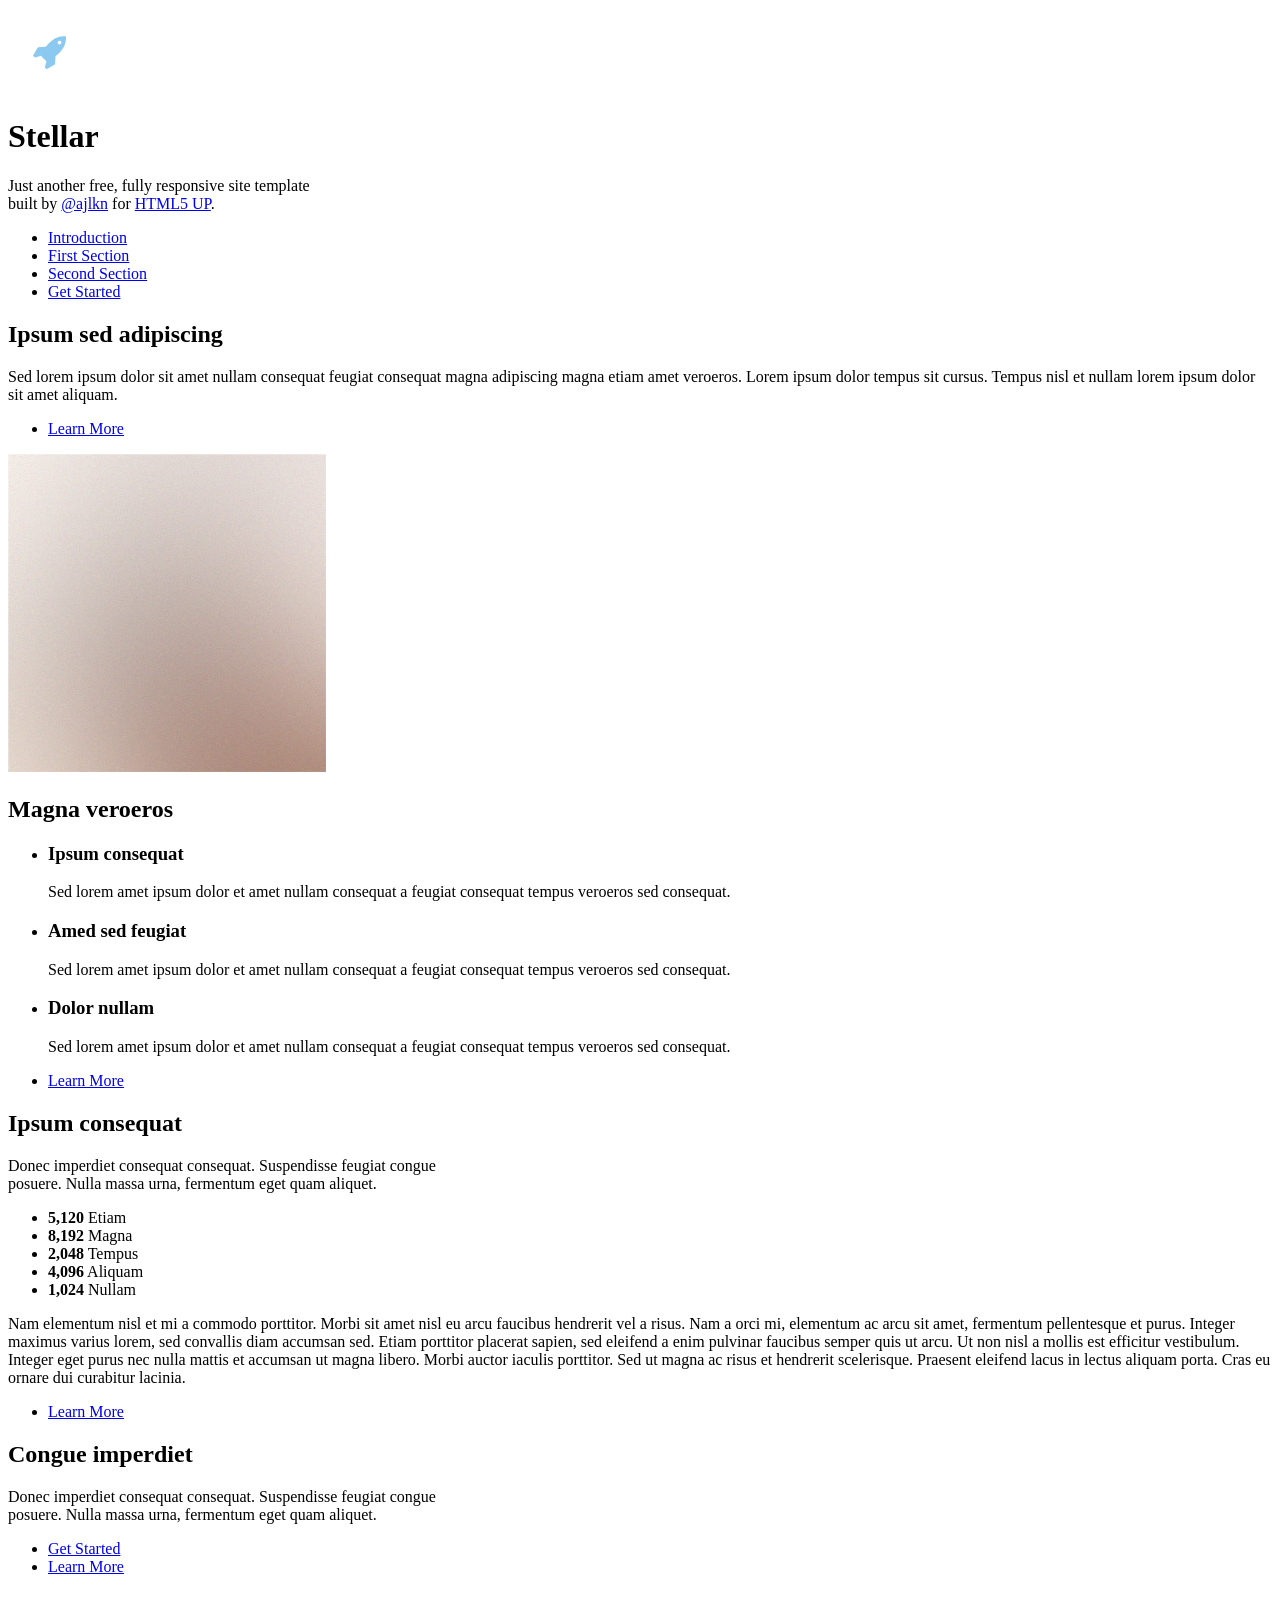
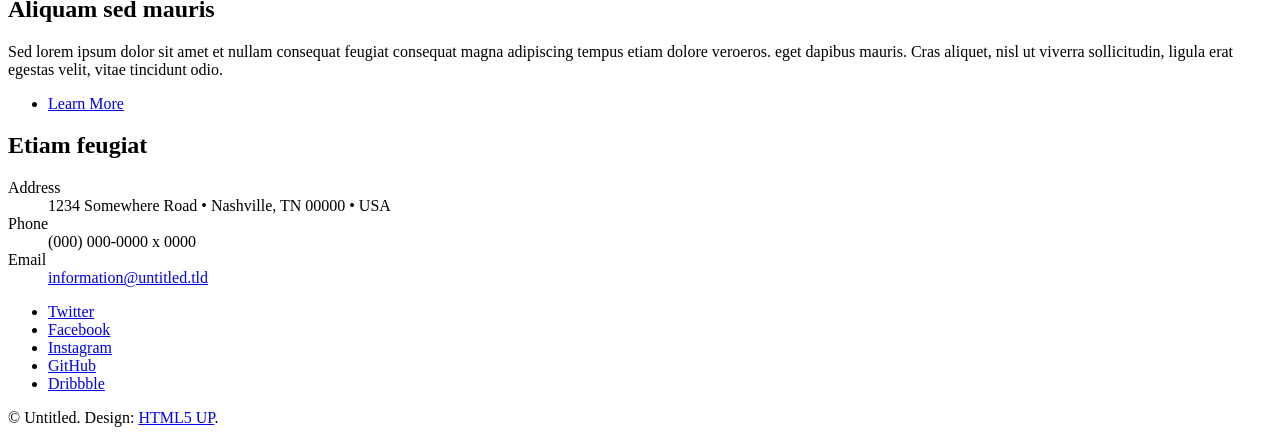
==== index.html @ d5d396bf "Add files via upload template from html 5up" ====
<!DOCTYPE HTML>
<!--
	Stellar by HTML5 UP
	html5up.net | @ajlkn
	Free for personal and commercial use under the CCA 3.0 license (html5up.net/license)
-->
<html>
	<head>
		<title>Stellar by HTML5 UP</title>
		<meta charset="utf-8" />
		<meta name="viewport" content="width=device-width, initial-scale=1, user-scalable=no" />
		<link rel="stylesheet" href="assets/css/main.css" />
		<noscript><link rel="stylesheet" href="assets/css/noscript.css" /></noscript>
	</head>
	<body class="is-preload">

		<!-- Wrapper -->
			<div id="wrapper">

				<!-- Header -->
					<header id="header" class="alt">
						<span class="logo"><img src="images/logo.svg" alt="" /></span>
						<h1>Stellar</h1>
						<p>Just another free, fully responsive site template<br />
						built by <a href="https://twitter.com/ajlkn">@ajlkn</a> for <a href="https://html5up.net">HTML5 UP</a>.</p>
					</header>

				<!-- Nav -->
					<nav id="nav">
						<ul>
							<li><a href="#intro" class="active">Introduction</a></li>
							<li><a href="#first">First Section</a></li>
							<li><a href="#second">Second Section</a></li>
							<li><a href="#cta">Get Started</a></li>
						</ul>
					</nav>

				<!-- Main -->
					<div id="main">

						<!-- Introduction -->
							<section id="intro" class="main">
								<div class="spotlight">
									<div class="content">
										<header class="major">
											<h2>Ipsum sed adipiscing</h2>
										</header>
										<p>Sed lorem ipsum dolor sit amet nullam consequat feugiat consequat magna
										adipiscing magna etiam amet veroeros. Lorem ipsum dolor tempus sit cursus.
										Tempus nisl et nullam lorem ipsum dolor sit amet aliquam.</p>
										<ul class="actions">
											<li><a href="generic.html" class="button">Learn More</a></li>
										</ul>
									</div>
									<span class="image"><img src="images/pic01.jpg" alt="" /></span>
								</div>
							</section>

						<!-- First Section -->
							<section id="first" class="main special">
								<header class="major">
									<h2>Magna veroeros</h2>
								</header>
								<ul class="features">
									<li>
										<span class="icon solid major style1 fa-code"></span>
										<h3>Ipsum consequat</h3>
										<p>Sed lorem amet ipsum dolor et amet nullam consequat a feugiat consequat tempus veroeros sed consequat.</p>
									</li>
									<li>
										<span class="icon major style3 fa-copy"></span>
										<h3>Amed sed feugiat</h3>
										<p>Sed lorem amet ipsum dolor et amet nullam consequat a feugiat consequat tempus veroeros sed consequat.</p>
									</li>
									<li>
										<span class="icon major style5 fa-gem"></span>
										<h3>Dolor nullam</h3>
										<p>Sed lorem amet ipsum dolor et amet nullam consequat a feugiat consequat tempus veroeros sed consequat.</p>
									</li>
								</ul>
								<footer class="major">
									<ul class="actions special">
										<li><a href="generic.html" class="button">Learn More</a></li>
									</ul>
								</footer>
							</section>

						<!-- Second Section -->
							<section id="second" class="main special">
								<header class="major">
									<h2>Ipsum consequat</h2>
									<p>Donec imperdiet consequat consequat. Suspendisse feugiat congue<br />
									posuere. Nulla massa urna, fermentum eget quam aliquet.</p>
								</header>
								<ul class="statistics">
									<li class="style1">
										<span class="icon solid fa-code-branch"></span>
										<strong>5,120</strong> Etiam
									</li>
									<li class="style2">
										<span class="icon fa-folder-open"></span>
										<strong>8,192</strong> Magna
									</li>
									<li class="style3">
										<span class="icon solid fa-signal"></span>
										<strong>2,048</strong> Tempus
									</li>
									<li class="style4">
										<span class="icon solid fa-laptop"></span>
										<strong>4,096</strong> Aliquam
									</li>
									<li class="style5">
										<span class="icon fa-gem"></span>
										<strong>1,024</strong> Nullam
									</li>
								</ul>
								<p class="content">Nam elementum nisl et mi a commodo porttitor. Morbi sit amet nisl eu arcu faucibus hendrerit vel a risus. Nam a orci mi, elementum ac arcu sit amet, fermentum pellentesque et purus. Integer maximus varius lorem, sed convallis diam accumsan sed. Etiam porttitor placerat sapien, sed eleifend a enim pulvinar faucibus semper quis ut arcu. Ut non nisl a mollis est efficitur vestibulum. Integer eget purus nec nulla mattis et accumsan ut magna libero. Morbi auctor iaculis porttitor. Sed ut magna ac risus et hendrerit scelerisque. Praesent eleifend lacus in lectus aliquam porta. Cras eu ornare dui curabitur lacinia.</p>
								<footer class="major">
									<ul class="actions special">
										<li><a href="generic.html" class="button">Learn More</a></li>
									</ul>
								</footer>
							</section>

						<!-- Get Started -->
							<section id="cta" class="main special">
								<header class="major">
									<h2>Congue imperdiet</h2>
									<p>Donec imperdiet consequat consequat. Suspendisse feugiat congue<br />
									posuere. Nulla massa urna, fermentum eget quam aliquet.</p>
								</header>
								<footer class="major">
									<ul class="actions special">
										<li><a href="generic.html" class="button primary">Get Started</a></li>
										<li><a href="generic.html" class="button">Learn More</a></li>
									</ul>
								</footer>
							</section>

					</div>

				<!-- Footer -->
					<footer id="footer">
						<section>
							<h2>Aliquam sed mauris</h2>
							<p>Sed lorem ipsum dolor sit amet et nullam consequat feugiat consequat magna adipiscing tempus etiam dolore veroeros. eget dapibus mauris. Cras aliquet, nisl ut viverra sollicitudin, ligula erat egestas velit, vitae tincidunt odio.</p>
							<ul class="actions">
								<li><a href="generic.html" class="button">Learn More</a></li>
							</ul>
						</section>
						<section>
							<h2>Etiam feugiat</h2>
							<dl class="alt">
								<dt>Address</dt>
								<dd>1234 Somewhere Road &bull; Nashville, TN 00000 &bull; USA</dd>
								<dt>Phone</dt>
								<dd>(000) 000-0000 x 0000</dd>
								<dt>Email</dt>
								<dd><a href="#">information@untitled.tld</a></dd>
							</dl>
							<ul class="icons">
								<li><a href="#" class="icon brands fa-twitter alt"><span class="label">Twitter</span></a></li>
								<li><a href="#" class="icon brands fa-facebook-f alt"><span class="label">Facebook</span></a></li>
								<li><a href="#" class="icon brands fa-instagram alt"><span class="label">Instagram</span></a></li>
								<li><a href="#" class="icon brands fa-github alt"><span class="label">GitHub</span></a></li>
								<li><a href="#" class="icon brands fa-dribbble alt"><span class="label">Dribbble</span></a></li>
							</ul>
						</section>
						<p class="copyright">&copy; Untitled. Design: <a href="https://html5up.net">HTML5 UP</a>.</p>
					</footer>

			</div>

		<!-- Scripts -->
			<script src="assets/js/jquery.min.js"></script>
			<script src="assets/js/jquery.scrollex.min.js"></script>
			<script src="assets/js/jquery.scrolly.min.js"></script>
			<script src="assets/js/browser.min.js"></script>
			<script src="assets/js/breakpoints.min.js"></script>
			<script src="assets/js/util.js"></script>
			<script src="assets/js/main.js"></script>

	</body>
</html>
---- assets/css/main.css ----
@import url(fontawesome-all.min.css);
@import 'https://fonts.googleapis.com/css?family=Source+Sans+Pro:300,400';

/*
	Stellar by HTML5 UP
	html5up.net | @ajlkn
	Free for personal and commercial use under the CCA 3.0 license (html5up.net/license)
*/

html, body, div, span, applet, object,
iframe, h1, h2, h3, h4, h5, h6, p, blockquote,
pre, a, abbr, acronym, address, big, cite,
code, del, dfn, em, img, ins, kbd, q, s, samp,
small, strike, strong, sub, sup, tt, var, b,
u, i, center, dl, dt, dd, ol, ul, li, fieldset,
form, label, legend, table, caption, tbody,
tfoot, thead, tr, th, td, article, aside,
canvas, details, embed, figure, figcaption,
footer, header, hgroup, menu, nav, output, ruby,
section, summary, time, mark, audio, video {
	margin: 0;
	padding: 0;
	border: 0;
	font-size: 100%;
	font: inherit;
	vertical-align: baseline;}

article, aside, details, figcaption, figure,
footer, header, hgroup, menu, nav, section {
	display: block;}

body {
	line-height: 1;
}

ol, ul {
	list-style: none;
}

blockquote, q {
	quotes: none;
}

	blockquote:before, blockquote:after, q:before, q:after {
		content: '';
		content: none;
	}

table {
	border-collapse: collapse;
	border-spacing: 0;
}

body {
	-webkit-text-size-adjust: none;
}

mark {
	background-color: transparent;
	color: inherit;
}

input::-moz-focus-inner {
	border: 0;
	padding: 0;
}

input, select, textarea {
	-moz-appearance: none;
	-webkit-appearance: none;
	-ms-appearance: none;
	appearance: none;
}

/* Basic */

	@-ms-viewport {
		width: device-width;
	}

	body {
		-ms-overflow-style: scrollbar;
	}

	@media screen and (max-width: 480px) {

		html, body {
			min-width: 320px;
		}

	}

	html {
		box-sizing: border-box;
	}

	*, *:before, *:after {
		box-sizing: inherit;
	}

	body {
		background-color: #935d8c;
		background-image: url("images/overlay.png"), -moz-linear-gradient(45deg, #e37682 15%, #5f4d93 85%);
		background-image: url("images/overlay.png"), -webkit-linear-gradient(45deg, #e37682 15%, #5f4d93 85%);
		background-image: url("images/overlay.png"), -ms-linear-gradient(45deg, #e37682 15%, #5f4d93 85%);
		background-image: url("images/overlay.png"), linear-gradient(45deg, #e37682 15%, #5f4d93 85%);
	}

		body.is-preload *, body.is-preload *:before, body.is-preload *:after {
			-moz-animation: none !important;
			-webkit-animation: none !important;
			-ms-animation: none !important;
			animation: none !important;
			-moz-transition: none !important;
			-webkit-transition: none !important;
			-ms-transition: none !important;
			transition: none !important;
		}

/* Type */

	body {
		background-color: #935d8c;
		color: rgba(255, 255, 255, 0.65);
	}

	body, input, select, textarea {
		font-family: "Source Sans Pro", Helvetica, sans-serif;
		font-size: 17pt;
		font-weight: 300;
		line-height: 1.65;
	}

		@media screen and (max-width: 1680px) {

			body, input, select, textarea {
				font-size: 14pt;
			}

		}

		@media screen and (max-width: 1280px) {

			body, input, select, textarea {
				font-size: 12pt;
			}

		}

		@media screen and (max-width: 360px) {

			body, input, select, textarea {
				font-size: 11pt;
			}

		}

	a {
		-moz-transition: color 0.2s ease, border-bottom 0.2s ease;
		-webkit-transition: color 0.2s ease, border-bottom 0.2s ease;
		-ms-transition: color 0.2s ease, border-bottom 0.2s ease;
		transition: color 0.2s ease, border-bottom 0.2s ease;
		text-decoration: none;
		border-bottom: dotted 1px;
		color: inherit;
	}

		a:hover {
			border-bottom-color: transparent;
		}

	strong, b {
		font-weight: 400;
	}

	em, i {
		font-style: italic;
	}

	p {
		margin: 0 0 2em 0;
	}

		p.content {
			-moz-columns: 20em 2;
			-webkit-columns: 20em 2;
			-ms-columns: 20em 2;
			columns: 20em 2;
			-moz-column-gap: 2em;
			-webkit-column-gap: 2em;
			-ms-column-gap: 2em;
			column-gap: 2em;
			text-align: justify;
		}

	h1, h2, h3, h4, h5, h6 {
		font-weight: 300;
		line-height: 1.5;
		margin: 0 0 0.7em 0;
		letter-spacing: -0.025em;
	}

		h1 a, h2 a, h3 a, h4 a, h5 a, h6 a {
			color: inherit;
			text-decoration: none;
		}

	h1 {
		font-size: 2.5em;
		line-height: 1.2;
	}

	h2 {
		font-size: 1.5em;
	}

	h3 {
		font-size: 1.25em;
	}

	h4 {
		font-size: 1.1em;
	}

	h5 {
		font-size: 0.9em;
	}

	h6 {
		font-size: 0.7em;
	}

	@media screen and (max-width: 736px) {

		h1 {
			font-size: 2em;
		}

	}

	sub {
		font-size: 0.8em;
		position: relative;
		top: 0.5em;
	}

	sup {
		font-size: 0.8em;
		position: relative;
		top: -0.5em;
	}

	blockquote {
		border-left: solid 4px;
		font-style: italic;
		margin: 0 0 2em 0;
		padding: 0.5em 0 0.5em 2em;
	}

	code {
		border-radius: 8px;
		border: solid 1px;
		font-family: "Courier New", monospace;
		font-size: 0.9em;
		margin: 0 0.25em;
		padding: 0.25em 0.65em;
	}

	pre {
		-webkit-overflow-scrolling: touch;
		font-family: "Courier New", monospace;
		font-size: 0.9em;
		margin: 0 0 2em 0;
	}

		pre code {
			display: block;
			line-height: 1.75;
			padding: 1em 1.5em;
			overflow-x: auto;
		}

	hr {
		border: 0;
		border-bottom: solid 1px;
		margin: 2em 0;
	}

		hr.major {
			margin: 3em 0;
		}

	.align-left {
		text-align: left;
	}

	.align-center {
		text-align: center;
	}

	.align-right {
		text-align: right;
	}

	input, select, textarea {
		color: #ffffff;
	}

	a:hover {
		color: #ffffff;
	}

	strong, b {
		color: #ffffff;
	}

	h1, h2, h3, h4, h5, h6 {
		color: #ffffff;
	}

	blockquote {
		border-left-color: rgba(255, 255, 255, 0.35);
	}

	code {
		background: rgba(255, 255, 255, 0.075);
		border-color: rgba(255, 255, 255, 0.35);
	}

	hr {
		border-bottom-color: rgba(255, 255, 255, 0.35);
	}

/* Row */

	.row {
		display: flex;
		flex-wrap: wrap;
		box-sizing: border-box;
		align-items: stretch;
	}

		.row > * {
			box-sizing: border-box;
		}

		.row.gtr-uniform > * > :last-child {
			margin-bottom: 0;
		}

		.row.aln-left {
			justify-content: flex-start;
		}

		.row.aln-center {
			justify-content: center;
		}

		.row.aln-right {
			justify-content: flex-end;
		}

		.row.aln-top {
			align-items: flex-start;
		}

		.row.aln-middle {
			align-items: center;
		}

		.row.aln-bottom {
			align-items: flex-end;
		}

		.row > .imp {
			order: -1;
		}

		.row > .col-1 {
			width: 8.33333%;
		}

		.row > .off-1 {
			margin-left: 8.33333%;
		}

		.row > .col-2 {
			width: 16.66667%;
		}

		.row > .off-2 {
			margin-left: 16.66667%;
		}

		.row > .col-3 {
			width: 25%;
		}

		.row > .off-3 {
			margin-left: 25%;
		}

		.row > .col-4 {
			width: 33.33333%;
		}

		.row > .off-4 {
			margin-left: 33.33333%;
		}

		.row > .col-5 {
			width: 41.66667%;
		}

		.row > .off-5 {
			margin-left: 41.66667%;
		}

		.row > .col-6 {
			width: 50%;
		}

		.row > .off-6 {
			margin-left: 50%;
		}

		.row > .col-7 {
			width: 58.33333%;
		}

		.row > .off-7 {
			margin-left: 58.33333%;
		}

		.row > .col-8 {
			width: 66.66667%;
		}

		.row > .off-8 {
			margin-left: 66.66667%;
		}

		.row > .col-9 {
			width: 75%;
		}

		.row > .off-9 {
			margin-left: 75%;
		}

		.row > .col-10 {
			width: 83.33333%;
		}

		.row > .off-10 {
			margin-left: 83.33333%;
		}

		.row > .col-11 {
			width: 91.66667%;
		}

		.row > .off-11 {
			margin-left: 91.66667%;
		}

		.row > .col-12 {
			width: 100%;
		}

		.row > .off-12 {
			margin-left: 100%;
		}

		.row.gtr-0 {
			margin-top: 0;
			margin-left: 0em;
		}

			.row.gtr-0 > * {
				padding: 0 0 0 0em;
			}

			.row.gtr-0.gtr-uniform {
				margin-top: 0em;
			}

				.row.gtr-0.gtr-uniform > * {
					padding-top: 0em;
				}

		.row.gtr-25 {
			margin-top: 0;
			margin-left: -0.375em;
		}

			.row.gtr-25 > * {
				padding: 0 0 0 0.375em;
			}

			.row.gtr-25.gtr-uniform {
				margin-top: -0.375em;
			}

				.row.gtr-25.gtr-uniform > * {
					padding-top: 0.375em;
				}

		.row.gtr-50 {
			margin-top: 0;
			margin-left: -0.75em;
		}

			.row.gtr-50 > * {
				padding: 0 0 0 0.75em;
			}

			.row.gtr-50.gtr-uniform {
				margin-top: -0.75em;
			}

				.row.gtr-50.gtr-uniform > * {
					padding-top: 0.75em;
				}

		.row {
			margin-top: 0;
			margin-left: -1.5em;
		}

			.row > * {
				padding: 0 0 0 1.5em;
			}

			.row.gtr-uniform {
				margin-top: -1.5em;
			}

				.row.gtr-uniform > * {
					padding-top: 1.5em;
				}

		.row.gtr-150 {
			margin-top: 0;
			margin-left: -2.25em;
		}

			.row.gtr-150 > * {
				padding: 0 0 0 2.25em;
			}

			.row.gtr-150.gtr-uniform {
				margin-top: -2.25em;
			}

				.row.gtr-150.gtr-uniform > * {
					padding-top: 2.25em;
				}

		.row.gtr-200 {
			margin-top: 0;
			margin-left: -3em;
		}

			.row.gtr-200 > * {
				padding: 0 0 0 3em;
			}

			.row.gtr-200.gtr-uniform {
				margin-top: -3em;
			}

				.row.gtr-200.gtr-uniform > * {
					padding-top: 3em;
				}

		@media screen and (max-width: 1680px) {

			.row {
				display: flex;
				flex-wrap: wrap;
				box-sizing: border-box;
				align-items: stretch;
			}

				.row > * {
					box-sizing: border-box;
				}

				.row.gtr-uniform > * > :last-child {
					margin-bottom: 0;
				}

				.row.aln-left {
					justify-content: flex-start;
				}

				.row.aln-center {
					justify-content: center;
				}

				.row.aln-right {
					justify-content: flex-end;
				}

				.row.aln-top {
					align-items: flex-start;
				}

				.row.aln-middle {
					align-items: center;
				}

				.row.aln-bottom {
					align-items: flex-end;
				}

				.row > .imp-xlarge {
					order: -1;
				}

				.row > .col-1-xlarge {
					width: 8.33333%;
				}

				.row > .off-1-xlarge {
					margin-left: 8.33333%;
				}

				.row > .col-2-xlarge {
					width: 16.66667%;
				}

				.row > .off-2-xlarge {
					margin-left: 16.66667%;
				}

				.row > .col-3-xlarge {
					width: 25%;
				}

				.row > .off-3-xlarge {
					margin-left: 25%;
				}

				.row > .col-4-xlarge {
					width: 33.33333%;
				}

				.row > .off-4-xlarge {
					margin-left: 33.33333%;
				}

				.row > .col-5-xlarge {
					width: 41.66667%;
				}

				.row > .off-5-xlarge {
					margin-left: 41.66667%;
				}

				.row > .col-6-xlarge {
					width: 50%;
				}

				.row > .off-6-xlarge {
					margin-left: 50%;
				}

				.row > .col-7-xlarge {
					width: 58.33333%;
				}

				.row > .off-7-xlarge {
					margin-left: 58.33333%;
				}

				.row > .col-8-xlarge {
					width: 66.66667%;
				}

				.row > .off-8-xlarge {
					margin-left: 66.66667%;
				}

				.row > .col-9-xlarge {
					width: 75%;
				}

				.row > .off-9-xlarge {
					margin-left: 75%;
				}

				.row > .col-10-xlarge {
					width: 83.33333%;
				}

				.row > .off-10-xlarge {
					margin-left: 83.33333%;
				}

				.row > .col-11-xlarge {
					width: 91.66667%;
				}

				.row > .off-11-xlarge {
					margin-left: 91.66667%;
				}

				.row > .col-12-xlarge {
					width: 100%;
				}

				.row > .off-12-xlarge {
					margin-left: 100%;
				}

				.row.gtr-0 {
					margin-top: 0;
					margin-left: 0em;
				}

					.row.gtr-0 > * {
						padding: 0 0 0 0em;
					}

					.row.gtr-0.gtr-uniform {
						margin-top: 0em;
					}

						.row.gtr-0.gtr-uniform > * {
							padding-top: 0em;
						}

				.row.gtr-25 {
					margin-top: 0;
					margin-left: -0.375em;
				}

					.row.gtr-25 > * {
						padding: 0 0 0 0.375em;
					}

					.row.gtr-25.gtr-uniform {
						margin-top: -0.375em;
					}

						.row.gtr-25.gtr-uniform > * {
							padding-top: 0.375em;
						}

				.row.gtr-50 {
					margin-top: 0;
					margin-left: -0.75em;
				}

					.row.gtr-50 > * {
						padding: 0 0 0 0.75em;
					}

					.row.gtr-50.gtr-uniform {
						margin-top: -0.75em;
					}

						.row.gtr-50.gtr-uniform > * {
							padding-top: 0.75em;
						}

				.row {
					margin-top: 0;
					margin-left: -1.5em;
				}

					.row > * {
						padding: 0 0 0 1.5em;
					}

					.row.gtr-uniform {
						margin-top: -1.5em;
					}

						.row.gtr-uniform > * {
							padding-top: 1.5em;
						}

				.row.gtr-150 {
					margin-top: 0;
					margin-left: -2.25em;
				}

					.row.gtr-150 > * {
						padding: 0 0 0 2.25em;
					}

					.row.gtr-150.gtr-uniform {
						margin-top: -2.25em;
					}

						.row.gtr-150.gtr-uniform > * {
							padding-top: 2.25em;
						}

				.row.gtr-200 {
					margin-top: 0;
					margin-left: -3em;
				}

					.row.gtr-200 > * {
						padding: 0 0 0 3em;
					}

					.row.gtr-200.gtr-uniform {
						margin-top: -3em;
					}

						.row.gtr-200.gtr-uniform > * {
							padding-top: 3em;
						}

		}

		@media screen and (max-width: 1280px) {

			.row {
				display: flex;
				flex-wrap: wrap;
				box-sizing: border-box;
				align-items: stretch;
			}

				.row > * {
					box-sizing: border-box;
				}

				.row.gtr-uniform > * > :last-child {
					margin-bottom: 0;
				}

				.row.aln-left {
					justify-content: flex-start;
				}

				.row.aln-center {
					justify-content: center;
				}

				.row.aln-right {
					justify-content: flex-end;
				}

				.row.aln-top {
					align-items: flex-start;
				}

				.row.aln-middle {
					align-items: center;
				}

				.row.aln-bottom {
					align-items: flex-end;
				}

				.row > .imp-large {
					order: -1;
				}

				.row > .col-1-large {
					width: 8.33333%;
				}

				.row > .off-1-large {
					margin-left: 8.33333%;
				}

				.row > .col-2-large {
					width: 16.66667%;
				}

				.row > .off-2-large {
					margin-left: 16.66667%;
				}

				.row > .col-3-large {
					width: 25%;
				}

				.row > .off-3-large {
					margin-left: 25%;
				}

				.row > .col-4-large {
					width: 33.33333%;
				}

				.row > .off-4-large {
					margin-left: 33.33333%;
				}

				.row > .col-5-large {
					width: 41.66667%;
				}

				.row > .off-5-large {
					margin-left: 41.66667%;
				}

				.row > .col-6-large {
					width: 50%;
				}

				.row > .off-6-large {
					margin-left: 50%;
				}

				.row > .col-7-large {
					width: 58.33333%;
				}

				.row > .off-7-large {
					margin-left: 58.33333%;
				}

				.row > .col-8-large {
					width: 66.66667%;
				}

				.row > .off-8-large {
					margin-left: 66.66667%;
				}

				.row > .col-9-large {
					width: 75%;
				}

				.row > .off-9-large {
					margin-left: 75%;
				}

				.row > .col-10-large {
					width: 83.33333%;
				}

				.row > .off-10-large {
					margin-left: 83.33333%;
				}

				.row > .col-11-large {
					width: 91.66667%;
				}

				.row > .off-11-large {
					margin-left: 91.66667%;
				}

				.row > .col-12-large {
					width: 100%;
				}

				.row > .off-12-large {
					margin-left: 100%;
				}

				.row.gtr-0 {
					margin-top: 0;
					margin-left: 0em;
				}

					.row.gtr-0 > * {
						padding: 0 0 0 0em;
					}

					.row.gtr-0.gtr-uniform {
						margin-top: 0em;
					}

						.row.gtr-0.gtr-uniform > * {
							padding-top: 0em;
						}

				.row.gtr-25 {
					margin-top: 0;
					margin-left: -0.375em;
				}

					.row.gtr-25 > * {
						padding: 0 0 0 0.375em;
					}

					.row.gtr-25.gtr-uniform {
						margin-top: -0.375em;
					}

						.row.gtr-25.gtr-uniform > * {
							padding-top: 0.375em;
						}

				.row.gtr-50 {
					margin-top: 0;
					margin-left: -0.75em;
				}

					.row.gtr-50 > * {
						padding: 0 0 0 0.75em;
					}

					.row.gtr-50.gtr-uniform {
						margin-top: -0.75em;
					}

						.row.gtr-50.gtr-uniform > * {
							padding-top: 0.75em;
						}

				.row {
					margin-top: 0;
					margin-left: -1.5em;
				}

					.row > * {
						padding: 0 0 0 1.5em;
					}

					.row.gtr-uniform {
						margin-top: -1.5em;
					}

						.row.gtr-uniform > * {
							padding-top: 1.5em;
						}

				.row.gtr-150 {
					margin-top: 0;
					margin-left: -2.25em;
				}

					.row.gtr-150 > * {
						padding: 0 0 0 2.25em;
					}

					.row.gtr-150.gtr-uniform {
						margin-top: -2.25em;
					}

						.row.gtr-150.gtr-uniform > * {
							padding-top: 2.25em;
						}

				.row.gtr-200 {
					margin-top: 0;
					margin-left: -3em;
				}

					.row.gtr-200 > * {
						padding: 0 0 0 3em;
					}

					.row.gtr-200.gtr-uniform {
						margin-top: -3em;
					}

						.row.gtr-200.gtr-uniform > * {
							padding-top: 3em;
						}

		}

		@media screen and (max-width: 980px) {

			.row {
				display: flex;
				flex-wrap: wrap;
				box-sizing: border-box;
				align-items: stretch;
			}

				.row > * {
					box-sizing: border-box;
				}

				.row.gtr-uniform > * > :last-child {
					margin-bottom: 0;
				}

				.row.aln-left {
					justify-content: flex-start;
				}

				.row.aln-center {
					justify-content: center;
				}

				.row.aln-right {
					justify-content: flex-end;
				}

				.row.aln-top {
					align-items: flex-start;
				}

				.row.aln-middle {
					align-items: center;
				}

				.row.aln-bottom {
					align-items: flex-end;
				}

				.row > .imp-medium {
					order: -1;
				}

				.row > .col-1-medium {
					width: 8.33333%;
				}

				.row > .off-1-medium {
					margin-left: 8.33333%;
				}

				.row > .col-2-medium {
					width: 16.66667%;
				}

				.row > .off-2-medium {
					margin-left: 16.66667%;
				}

				.row > .col-3-medium {
					width: 25%;
				}

				.row > .off-3-medium {
					margin-left: 25%;
				}

				.row > .col-4-medium {
					width: 33.33333%;
				}

				.row > .off-4-medium {
					margin-left: 33.33333%;
				}

				.row > .col-5-medium {
					width: 41.66667%;
				}

				.row > .off-5-medium {
					margin-left: 41.66667%;
				}

				.row > .col-6-medium {
					width: 50%;
				}

				.row > .off-6-medium {
					margin-left: 50%;
				}

				.row > .col-7-medium {
					width: 58.33333%;
				}

				.row > .off-7-medium {
					margin-left: 58.33333%;
				}

				.row > .col-8-medium {
					width: 66.66667%;
				}

				.row > .off-8-medium {
					margin-left: 66.66667%;
				}

				.row > .col-9-medium {
					width: 75%;
				}

				.row > .off-9-medium {
					margin-left: 75%;
				}

				.row > .col-10-medium {
					width: 83.33333%;
				}

				.row > .off-10-medium {
					margin-left: 83.33333%;
				}

				.row > .col-11-medium {
					width: 91.66667%;
				}

				.row > .off-11-medium {
					margin-left: 91.66667%;
				}

				.row > .col-12-medium {
					width: 100%;
				}

				.row > .off-12-medium {
					margin-left: 100%;
				}

				.row.gtr-0 {
					margin-top: 0;
					margin-left: 0em;
				}

					.row.gtr-0 > * {
						padding: 0 0 0 0em;
					}

					.row.gtr-0.gtr-uniform {
						margin-top: 0em;
					}

						.row.gtr-0.gtr-uniform > * {
							padding-top: 0em;
						}

				.row.gtr-25 {
					margin-top: 0;
					margin-left: -0.375em;
				}

					.row.gtr-25 > * {
						padding: 0 0 0 0.375em;
					}

					.row.gtr-25.gtr-uniform {
						margin-top: -0.375em;
					}

						.row.gtr-25.gtr-uniform > * {
							padding-top: 0.375em;
						}

				.row.gtr-50 {
					margin-top: 0;
					margin-left: -0.75em;
				}

					.row.gtr-50 > * {
						padding: 0 0 0 0.75em;
					}

					.row.gtr-50.gtr-uniform {
						margin-top: -0.75em;
					}

						.row.gtr-50.gtr-uniform > * {
							padding-top: 0.75em;
						}

				.row {
					margin-top: 0;
					margin-left: -1.5em;
				}

					.row > * {
						padding: 0 0 0 1.5em;
					}

					.row.gtr-uniform {
						margin-top: -1.5em;
					}

						.row.gtr-uniform > * {
							padding-top: 1.5em;
						}

				.row.gtr-150 {
					margin-top: 0;
					margin-left: -2.25em;
				}

					.row.gtr-150 > * {
						padding: 0 0 0 2.25em;
					}

					.row.gtr-150.gtr-uniform {
						margin-top: -2.25em;
					}

						.row.gtr-150.gtr-uniform > * {
							padding-top: 2.25em;
						}

				.row.gtr-200 {
					margin-top: 0;
					margin-left: -3em;
				}

					.row.gtr-200 > * {
						padding: 0 0 0 3em;
					}

					.row.gtr-200.gtr-uniform {
						margin-top: -3em;
					}

						.row.gtr-200.gtr-uniform > * {
							padding-top: 3em;
						}

		}

		@media screen and (max-width: 736px) {

			.row {
				display: flex;
				flex-wrap: wrap;
				box-sizing: border-box;
				align-items: stretch;
			}

				.row > * {
					box-sizing: border-box;
				}

				.row.gtr-uniform > * > :last-child {
					margin-bottom: 0;
				}

				.row.aln-left {
					justify-content: flex-start;
				}

				.row.aln-center {
					justify-content: center;
				}

				.row.aln-right {
					justify-content: flex-end;
				}

				.row.aln-top {
					align-items: flex-start;
				}

				.row.aln-middle {
					align-items: center;
				}

				.row.aln-bottom {
					align-items: flex-end;
				}

				.row > .imp-small {
					order: -1;
				}

				.row > .col-1-small {
					width: 8.33333%;
				}

				.row > .off-1-small {
					margin-left: 8.33333%;
				}

				.row > .col-2-small {
					width: 16.66667%;
				}

				.row > .off-2-small {
					margin-left: 16.66667%;
				}

				.row > .col-3-small {
					width: 25%;
				}

				.row > .off-3-small {
					margin-left: 25%;
				}

				.row > .col-4-small {
					width: 33.33333%;
				}

				.row > .off-4-small {
					margin-left: 33.33333%;
				}

				.row > .col-5-small {
					width: 41.66667%;
				}

				.row > .off-5-small {
					margin-left: 41.66667%;
				}

				.row > .col-6-small {
					width: 50%;
				}

				.row > .off-6-small {
					margin-left: 50%;
				}

				.row > .col-7-small {
					width: 58.33333%;
				}

				.row > .off-7-small {
					margin-left: 58.33333%;
				}

				.row > .col-8-small {
					width: 66.66667%;
				}

				.row > .off-8-small {
					margin-left: 66.66667%;
				}

				.row > .col-9-small {
					width: 75%;
				}

				.row > .off-9-small {
					margin-left: 75%;
				}

				.row > .col-10-small {
					width: 83.33333%;
				}

				.row > .off-10-small {
					margin-left: 83.33333%;
				}

				.row > .col-11-small {
					width: 91.66667%;
				}

				.row > .off-11-small {
					margin-left: 91.66667%;
				}

				.row > .col-12-small {
					width: 100%;
				}

				.row > .off-12-small {
					margin-left: 100%;
				}

				.row.gtr-0 {
					margin-top: 0;
					margin-left: 0em;
				}

					.row.gtr-0 > * {
						padding: 0 0 0 0em;
					}

					.row.gtr-0.gtr-uniform {
						margin-top: 0em;
					}

						.row.gtr-0.gtr-uniform > * {
							padding-top: 0em;
						}

				.row.gtr-25 {
					margin-top: 0;
					margin-left: -0.25em;
				}

					.row.gtr-25 > * {
						padding: 0 0 0 0.25em;
					}

					.row.gtr-25.gtr-uniform {
						margin-top: -0.25em;
					}

						.row.gtr-25.gtr-uniform > * {
							padding-top: 0.25em;
						}

				.row.gtr-50 {
					margin-top: 0;
					margin-left: -0.5em;
				}

					.row.gtr-50 > * {
						padding: 0 0 0 0.5em;
					}

					.row.gtr-50.gtr-uniform {
						margin-top: -0.5em;
					}

						.row.gtr-50.gtr-uniform > * {
							padding-top: 0.5em;
						}

				.row {
					margin-top: 0;
					margin-left: -1em;
				}

					.row > * {
						padding: 0 0 0 1em;
					}

					.row.gtr-uniform {
						margin-top: -1em;
					}

						.row.gtr-uniform > * {
							padding-top: 1em;
						}

				.row.gtr-150 {
					margin-top: 0;
					margin-left: -1.5em;
				}

					.row.gtr-150 > * {
						padding: 0 0 0 1.5em;
					}

					.row.gtr-150.gtr-uniform {
						margin-top: -1.5em;
					}

						.row.gtr-150.gtr-uniform > * {
							padding-top: 1.5em;
						}

				.row.gtr-200 {
					margin-top: 0;
					margin-left: -2em;
				}

					.row.gtr-200 > * {
						padding: 0 0 0 2em;
					}

					.row.gtr-200.gtr-uniform {
						margin-top: -2em;
					}

						.row.gtr-200.gtr-uniform > * {
							padding-top: 2em;
						}

		}

		@media screen and (max-width: 480px) {

			.row {
				display: flex;
				flex-wrap: wrap;
				box-sizing: border-box;
				align-items: stretch;
			}

				.row > * {
					box-sizing: border-box;
				}

				.row.gtr-uniform > * > :last-child {
					margin-bottom: 0;
				}

				.row.aln-left {
					justify-content: flex-start;
				}

				.row.aln-center {
					justify-content: center;
				}

				.row.aln-right {
					justify-content: flex-end;
				}

				.row.aln-top {
					align-items: flex-start;
				}

				.row.aln-middle {
					align-items: center;
				}

				.row.aln-bottom {
					align-items: flex-end;
				}

				.row > .imp-xsmall {
					order: -1;
				}

				.row > .col-1-xsmall {
					width: 8.33333%;
				}

				.row > .off-1-xsmall {
					margin-left: 8.33333%;
				}

				.row > .col-2-xsmall {
					width: 16.66667%;
				}

				.row > .off-2-xsmall {
					margin-left: 16.66667%;
				}

				.row > .col-3-xsmall {
					width: 25%;
				}

				.row > .off-3-xsmall {
					margin-left: 25%;
				}

				.row > .col-4-xsmall {
					width: 33.33333%;
				}

				.row > .off-4-xsmall {
					margin-left: 33.33333%;
				}

				.row > .col-5-xsmall {
					width: 41.66667%;
				}

				.row > .off-5-xsmall {
					margin-left: 41.66667%;
				}

				.row > .col-6-xsmall {
					width: 50%;
				}

				.row > .off-6-xsmall {
					margin-left: 50%;
				}

				.row > .col-7-xsmall {
					width: 58.33333%;
				}

				.row > .off-7-xsmall {
					margin-left: 58.33333%;
				}

				.row > .col-8-xsmall {
					width: 66.66667%;
				}

				.row > .off-8-xsmall {
					margin-left: 66.66667%;
				}

				.row > .col-9-xsmall {
					width: 75%;
				}

				.row > .off-9-xsmall {
					margin-left: 75%;
				}

				.row > .col-10-xsmall {
					width: 83.33333%;
				}

				.row > .off-10-xsmall {
					margin-left: 83.33333%;
				}

				.row > .col-11-xsmall {
					width: 91.66667%;
				}

				.row > .off-11-xsmall {
					margin-left: 91.66667%;
				}

				.row > .col-12-xsmall {
					width: 100%;
				}

				.row > .off-12-xsmall {
					margin-left: 100%;
				}

				.row.gtr-0 {
					margin-top: 0;
					margin-left: 0em;
				}

					.row.gtr-0 > * {
						padding: 0 0 0 0em;
					}

					.row.gtr-0.gtr-uniform {
						margin-top: 0em;
					}

						.row.gtr-0.gtr-uniform > * {
							padding-top: 0em;
						}

				.row.gtr-25 {
					margin-top: 0;
					margin-left: -0.3125em;
				}

					.row.gtr-25 > * {
						padding: 0 0 0 0.3125em;
					}

					.row.gtr-25.gtr-uniform {
						margin-top: -0.3125em;
					}

						.row.gtr-25.gtr-uniform > * {
							padding-top: 0.3125em;
						}

				.row.gtr-50 {
					margin-top: 0;
					margin-left: -0.625em;
				}

					.row.gtr-50 > * {
						padding: 0 0 0 0.625em;
					}

					.row.gtr-50.gtr-uniform {
						margin-top: -0.625em;
					}

						.row.gtr-50.gtr-uniform > * {
							padding-top: 0.625em;
						}

				.row {
					margin-top: 0;
					margin-left: -1.25em;
				}

					.row > * {
						padding: 0 0 0 1.25em;
					}

					.row.gtr-uniform {
						margin-top: -1.25em;
					}

						.row.gtr-uniform > * {
							padding-top: 1.25em;
						}

				.row.gtr-150 {
					margin-top: 0;
					margin-left: -1.875em;
				}

					.row.gtr-150 > * {
						padding: 0 0 0 1.875em;
					}

					.row.gtr-150.gtr-uniform {
						margin-top: -1.875em;
					}

						.row.gtr-150.gtr-uniform > * {
							padding-top: 1.875em;
						}

				.row.gtr-200 {
					margin-top: 0;
					margin-left: -2.5em;
				}

					.row.gtr-200 > * {
						padding: 0 0 0 2.5em;
					}

					.row.gtr-200.gtr-uniform {
						margin-top: -2.5em;
					}

						.row.gtr-200.gtr-uniform > * {
							padding-top: 2.5em;
						}

		}

/* Box */

	.box {
		border-radius: 8px;
		border: solid;
		margin-bottom: 2em;
		padding: 1.5em;
	}

		.box > :last-child,
		.box > :last-child > :last-child,
		.box > :last-child > :last-child > :last-child {
			margin-bottom: 0;
		}

		.box.alt {
			border: 0;
			border-radius: 0;
			padding: 0;
		}

	.box {
		border-color: rgba(255, 255, 255, 0.35);
	}

/* Button */

	input[type="submit"],
	input[type="reset"],
	input[type="button"],
	button,
	.button {
		-moz-appearance: none;
		-webkit-appearance: none;
		-ms-appearance: none;
		appearance: none;
		-moz-transition: background-color 0.2s ease-in-out, color 0.2s ease-in-out;
		-webkit-transition: background-color 0.2s ease-in-out, color 0.2s ease-in-out;
		-ms-transition: background-color 0.2s ease-in-out, color 0.2s ease-in-out;
		transition: background-color 0.2s ease-in-out, color 0.2s ease-in-out;
		border-radius: 8px;
		border: 0;
		cursor: pointer;
		display: inline-block;
		font-weight: 300;
		height: 2.75em;
		line-height: 2.75em;
		min-width: 9.25em;
		padding: 0 1.5em;
		text-align: center;
		text-decoration: none;
		white-space: nowrap;
	}

		input[type="submit"].icon,
		input[type="reset"].icon,
		input[type="button"].icon,
		button.icon,
		.button.icon {
			padding-left: 1.35em;
		}

			input[type="submit"].icon:before,
			input[type="reset"].icon:before,
			input[type="button"].icon:before,
			button.icon:before,
			.button.icon:before {
				margin-right: 0.5em;
			}

		input[type="submit"].fit,
		input[type="reset"].fit,
		input[type="button"].fit,
		button.fit,
		.button.fit {
			width: 100%;
		}

		input[type="submit"].small,
		input[type="reset"].small,
		input[type="button"].small,
		button.small,
		.button.small {
			font-size: 0.8em;
		}

		input[type="submit"].large,
		input[type="reset"].large,
		input[type="button"].large,
		button.large,
		.button.large {
			font-size: 1.35em;
		}

		input[type="submit"].disabled, input[type="submit"]:disabled,
		input[type="reset"].disabled,
		input[type="reset"]:disabled,
		input[type="button"].disabled,
		input[type="button"]:disabled,
		button.disabled,
		button:disabled,
		.button.disabled,
		.button:disabled {
			pointer-events: none;
			opacity: 0.25;
		}

		@media screen and (max-width: 736px) {

			input[type="submit"],
			input[type="reset"],
			input[type="button"],
			button,
			.button {
				min-width: 0;
			}

		}

	input[type="submit"],
	input[type="reset"],
	input[type="button"],
	button,
	.button {
		background-color: transparent;
		box-shadow: inset 0 0 0 1px rgba(255, 255, 255, 0.35);
		color: #ffffff !important;
	}

		input[type="submit"]:hover,
		input[type="reset"]:hover,
		input[type="button"]:hover,
		button:hover,
		.button:hover {
			background-color: rgba(255, 255, 255, 0.075);
		}

		input[type="submit"]:active,
		input[type="reset"]:active,
		input[type="button"]:active,
		button:active,
		.button:active {
			background-color: rgba(255, 255, 255, 0.2);
		}

		input[type="submit"].icon:before,
		input[type="reset"].icon:before,
		input[type="button"].icon:before,
		button.icon:before,
		.button.icon:before {
			color: rgba(255, 255, 255, 0.5);
		}

		input[type="submit"].primary,
		input[type="reset"].primary,
		input[type="button"].primary,
		button.primary,
		.button.primary {
			background-color: #8cc9f0;
			color: #ffffff !important;
			box-shadow: none;
		}

			input[type="submit"].primary:hover,
			input[type="reset"].primary:hover,
			input[type="button"].primary:hover,
			button.primary:hover,
			.button.primary:hover {
				background-color: #9acff2;
			}

			input[type="submit"].primary:active,
			input[type="reset"].primary:active,
			input[type="button"].primary:active,
			button.primary:active,
			.button.primary:active {
				background-color: #7ec3ee;
			}

			input[type="submit"].primary.icon:before,
			input[type="reset"].primary.icon:before,
			input[type="button"].primary.icon:before,
			button.primary.icon:before,
			.button.primary.icon:before {
				color: #ffffff !important;
			}

/* Form */

	form {
		margin: 0 0 2em 0;
	}

	label {
		display: block;
		font-size: 0.9em;
		font-weight: 400;
		margin: 0 0 1em 0;
	}

	input[type="text"],
	input[type="password"],
	input[type="email"],
	select,
	textarea {
		-moz-appearance: none;
		-webkit-appearance: none;
		-ms-appearance: none;
		appearance: none;
		border-radius: 8px;
		border: solid 1px;
		color: inherit;
		display: block;
		outline: 0;
		padding: 0 1em;
		text-decoration: none;
		width: 100%;
	}

		input[type="text"]:invalid,
		input[type="password"]:invalid,
		input[type="email"]:invalid,
		select:invalid,
		textarea:invalid {
			box-shadow: none;
		}

	select {
		background-size: 1.25rem;
		background-repeat: no-repeat;
		background-position: calc(100% - 1rem) center;
		height: 2.75em;
		padding-right: 2.75em;
		text-overflow: ellipsis;
	}

		select:focus::-ms-value {
			background-color: transparent;
		}

		select::-ms-expand {
			display: none;
		}

	input[type="text"],
	input[type="password"],
	input[type="email"],
	select {
		height: 2.75em;
	}

	textarea {
		padding: 0.75em 1em;
	}

	input[type="checkbox"],
	input[type="radio"] {
		-moz-appearance: none;
		-webkit-appearance: none;
		-ms-appearance: none;
		appearance: none;
		display: block;
		float: left;
		margin-right: -2em;
		opacity: 0;
		width: 1em;
		z-index: -1;
	}

		input[type="checkbox"] + label,
		input[type="radio"] + label {
			text-decoration: none;
			cursor: pointer;
			display: inline-block;
			font-size: 1em;
			font-weight: 300;
			padding-left: 2.4em;
			padding-right: 0.75em;
			position: relative;
		}

			input[type="checkbox"] + label:before,
			input[type="radio"] + label:before {
				-moz-osx-font-smoothing: grayscale;
				-webkit-font-smoothing: antialiased;
				display: inline-block;
				font-style: normal;
				font-variant: normal;
				text-rendering: auto;
				line-height: 1;
				text-transform: none !important;
				font-family: 'Font Awesome 5 Free';
				font-weight: 900;
			}

			input[type="checkbox"] + label:before,
			input[type="radio"] + label:before {
				border-radius: 8px;
				border: solid 1px;
				content: '';
				display: inline-block;
				font-size: 0.8em;
				height: 2.0625em;
				left: 0;
				line-height: 2.0625em;
				position: absolute;
				text-align: center;
				top: 0;
				width: 2.0625em;
			}

		input[type="checkbox"]:checked + label:before,
		input[type="radio"]:checked + label:before {
			content: '\f00c';
		}

	input[type="checkbox"] + label:before {
		border-radius: 8px;
	}

	input[type="radio"] + label:before {
		border-radius: 100%;
	}

	::-webkit-input-placeholder {
		opacity: 1.0;
	}

	:-moz-placeholder {
		opacity: 1.0;
	}

	::-moz-placeholder {
		opacity: 1.0;
	}

	:-ms-input-placeholder {
		opacity: 1.0;
	}

	label {
		color: #ffffff;
	}

	input[type="text"],
	input[type="password"],
	input[type="email"],
	select,
	textarea {
		background-color: rgba(255, 255, 255, 0.075);
		border-color: rgba(255, 255, 255, 0.35);
	}

		input[type="text"]:focus,
		input[type="password"]:focus,
		input[type="email"]:focus,
		select:focus,
		textarea:focus {
			border-color: #8cc9f0;
			box-shadow: 0 0 0 1px #8cc9f0;
		}

	select {
		background-image: url("data:image/svg+xml;charset=utf8,%3Csvg xmlns='http://www.w3.org/2000/svg' width='40' height='40' preserveAspectRatio='none' viewBox='0 0 40 40'%3E%3Cpath d='M9.4,12.3l10.4,10.4l10.4-10.4c0.2-0.2,0.5-0.4,0.9-0.4c0.3,0,0.6,0.1,0.9,0.4l3.3,3.3c0.2,0.2,0.4,0.5,0.4,0.9 c0,0.4-0.1,0.6-0.4,0.9L20.7,31.9c-0.2,0.2-0.5,0.4-0.9,0.4c-0.3,0-0.6-0.1-0.9-0.4L4.3,17.3c-0.2-0.2-0.4-0.5-0.4-0.9 c0-0.4,0.1-0.6,0.4-0.9l3.3-3.3c0.2-0.2,0.5-0.4,0.9-0.4S9.1,12.1,9.4,12.3z' fill='rgba(255, 255, 255, 0.35)' /%3E%3C/svg%3E");
	}

		select option {
			color: #ffffff;
			background: #935d8c;
		}

	input[type="checkbox"] + label,
	input[type="radio"] + label {
		color: rgba(255, 255, 255, 0.65);
	}

		input[type="checkbox"] + label:before,
		input[type="radio"] + label:before {
			background: rgba(255, 255, 255, 0.075);
			border-color: rgba(255, 255, 255, 0.35);
		}

	input[type="checkbox"]:checked + label:before,
	input[type="radio"]:checked + label:before {
		background-color: #ffffff;
		border-color: #ffffff;
		color: #935d8c;
	}

	input[type="checkbox"]:focus + label:before,
	input[type="radio"]:focus + label:before {
		border-color: #8cc9f0;
		box-shadow: 0 0 0 1px #8cc9f0;
	}

	::-webkit-input-placeholder {
		color: rgba(255, 255, 255, 0.5) !important;
	}

	:-moz-placeholder {
		color: rgba(255, 255, 255, 0.5) !important;
	}

	::-moz-placeholder {
		color: rgba(255, 255, 255, 0.5) !important;
	}

	:-ms-input-placeholder {
		color: rgba(255, 255, 255, 0.5) !important;
	}

	.formerize-placeholder {
		color: rgba(255, 255, 255, 0.5) !important;
	}

/* Icon */

	.icon {
		text-decoration: none;
		-moz-transition: background-color 0.2s ease-in-out, color 0.2s ease-in-out;
		-webkit-transition: background-color 0.2s ease-in-out, color 0.2s ease-in-out;
		-ms-transition: background-color 0.2s ease-in-out, color 0.2s ease-in-out;
		transition: background-color 0.2s ease-in-out, color 0.2s ease-in-out;
		border-bottom: none;
		position: relative;
	}

		.icon:before {
			-moz-osx-font-smoothing: grayscale;
			-webkit-font-smoothing: antialiased;
			display: inline-block;
			font-style: normal;
			font-variant: normal;
			text-rendering: auto;
			line-height: 1;
			text-transform: none !important;
			font-family: 'Font Awesome 5 Free';
			font-weight: 400;
		}

		.icon > .label {
			display: none;
		}

		.icon:before {
			line-height: solid;
		}

		.icon.solid:before {
			font-weight: 900;
		}

		.icon.brands:before {
			font-family: 'Font Awesome 5 Brands';
		}

		.icon.major {
			border: solid 1px;
			display: inline-block;
			border-radius: 100%;
			padding: 0.65em;
			margin: 0 0 2em 0;
			cursor: default;
		}

			.icon.major:before {
				display: inline-block;
				font-size: 6.25rem;
				width: 2.25em;
				height: 2.25em;
				line-height: 2.2em;
				border-radius: 100%;
				border: solid 1px;
				text-align: center;
			}

		.icon.alt {
			display: inline-block;
			border: solid 1px;
			border-radius: 100%;
		}

			.icon.alt:before {
				display: block;
				font-size: 1.25em;
				width: 2em;
				height: 2em;
				text-align: center;
				line-height: 2em;
			}

		.icon.style1 {
			color: #efa8b0;
		}

		.icon.style2 {
			color: #c79cc8;
		}

		.icon.style3 {
			color: #a89cc8;
		}

		.icon.style4 {
			color: #9bb2e1;
		}

		.icon.style5 {
			color: #8cc9f0;
		}

		@media screen and (max-width: 1680px) {

			.icon.major:before {
				font-size: 5.5rem;
			}

		}

		@media screen and (max-width: 1280px) {

			.icon.major:before {
				font-size: 4.75rem;
			}

		}

		@media screen and (max-width: 736px) {

			.icon.major {
				margin: 0 0 1.5em 0;
				padding: 0.35em;
			}

				.icon.major:before {
					font-size: 3.5rem;
				}

		}

	.icon.major {
		border-color: rgba(255, 255, 255, 0.35);
	}

		.icon.major:before {
			border-color: rgba(255, 255, 255, 0.35);
		}

	.icon.alt {
		border-color: rgba(255, 255, 255, 0.35);
		color: #ffffff;
	}

		.icon.alt:hover {
			background-color: rgba(255, 255, 255, 0.075);
		}

		.icon.alt:active {
			background-color: rgba(255, 255, 255, 0.2);
		}

/* Image */

	.image {
		border-radius: 8px;
		border: 0;
		display: inline-block;
		position: relative;
	}

		.image img {
			border-radius: 8px;
			display: block;
		}

		.image.left, .image.right {
			max-width: 40%;
		}

			.image.left img, .image.right img {
				width: 100%;
			}

		.image.left {
			float: left;
			margin: 0 1.5em 1em 0;
			top: 0.25em;
		}

		.image.right {
			float: right;
			margin: 0 0 1em 1.5em;
			top: 0.25em;
		}

		.image.fit {
			display: block;
			margin: 0 0 2em 0;
			width: 100%;
		}

			.image.fit img {
				width: 100%;
			}

		.image.main {
			display: block;
			margin: 0 0 3em 0;
			width: 100%;
		}

			.image.main img {
				width: 100%;
			}

/* List */

	ol {
		list-style: decimal;
		margin: 0 0 2em 0;
		padding-left: 1.25em;
	}

		ol li {
			padding-left: 0.25em;
		}

	ul {
		list-style: disc;
		margin: 0 0 2em 0;
		padding-left: 1em;
	}

		ul li {
			padding-left: 0.5em;
		}

		ul.alt {
			list-style: none;
			padding-left: 0;
		}

			ul.alt li {
				border-top: solid 1px;
				padding: 0.5em 0;
			}

				ul.alt li:first-child {
					border-top: 0;
					padding-top: 0;
				}

	dl {
		margin: 0 0 2em 0;
	}

		dl dt {
			display: block;
			font-weight: 400;
			margin: 0 0 1em 0;
		}

		dl dd {
			margin-left: 2em;
		}

		dl.alt dt {
			display: block;
			width: 3em;
			margin: 0;
			clear: left;
			float: left;
		}

		dl.alt dd {
			margin: 0 0 0.85em 5.5em;
		}

		dl.alt:after {
			content: '';
			display: block;
			clear: both;
		}

	ul.alt li {
		border-top-color: rgba(255, 255, 255, 0.35);
	}

	dl dt {
		color: #ffffff;
	}

/* Actions */

	ul.actions {
		display: -moz-flex;
		display: -webkit-flex;
		display: -ms-flex;
		display: flex;
		cursor: default;
		list-style: none;
		margin-left: -1em;
		padding-left: 0;
	}

		ul.actions li {
			padding: 0 0 0 1em;
			vertical-align: middle;
		}

		ul.actions.special {
			-moz-justify-content: center;
			-webkit-justify-content: center;
			-ms-justify-content: center;
			justify-content: center;
			width: 100%;
			margin-left: 0;
		}

			ul.actions.special li:first-child {
				padding-left: 0;
			}

		ul.actions.stacked {
			-moz-flex-direction: column;
			-webkit-flex-direction: column;
			-ms-flex-direction: column;
			flex-direction: column;
			margin-left: 0;
		}

			ul.actions.stacked li {
				padding: 1.3em 0 0 0;
			}

				ul.actions.stacked li:first-child {
					padding-top: 0;
				}

		ul.actions.fit {
			width: calc(100% + 1em);
		}

			ul.actions.fit li {
				-moz-flex-grow: 1;
				-webkit-flex-grow: 1;
				-ms-flex-grow: 1;
				flex-grow: 1;
				-moz-flex-shrink: 1;
				-webkit-flex-shrink: 1;
				-ms-flex-shrink: 1;
				flex-shrink: 1;
				width: 100%;
			}

				ul.actions.fit li > * {
					width: 100%;
				}

			ul.actions.fit.stacked {
				width: 100%;
			}

		@media screen and (max-width: 480px) {

			ul.actions:not(.fixed) {
				-moz-flex-direction: column;
				-webkit-flex-direction: column;
				-ms-flex-direction: column;
				flex-direction: column;
				margin-left: 0;
				width: 100% !important;
			}

				ul.actions:not(.fixed) li {
					-moz-flex-grow: 1;
					-webkit-flex-grow: 1;
					-ms-flex-grow: 1;
					flex-grow: 1;
					-moz-flex-shrink: 1;
					-webkit-flex-shrink: 1;
					-ms-flex-shrink: 1;
					flex-shrink: 1;
					padding: 1em 0 0 0;
					text-align: center;
					width: 100%;
				}

					ul.actions:not(.fixed) li > * {
						width: 100%;
					}

					ul.actions:not(.fixed) li:first-child {
						padding-top: 0;
					}

					ul.actions:not(.fixed) li input[type="submit"],
					ul.actions:not(.fixed) li input[type="reset"],
					ul.actions:not(.fixed) li input[type="button"],
					ul.actions:not(.fixed) li button,
					ul.actions:not(.fixed) li .button {
						width: 100%;
					}

						ul.actions:not(.fixed) li input[type="submit"].icon:before,
						ul.actions:not(.fixed) li input[type="reset"].icon:before,
						ul.actions:not(.fixed) li input[type="button"].icon:before,
						ul.actions:not(.fixed) li button.icon:before,
						ul.actions:not(.fixed) li .button.icon:before {
							margin-left: -0.5rem;
						}

		}

/* Icons */

	ul.icons {
		cursor: default;
		list-style: none;
		padding-left: 0;
	}

		ul.icons li {
			display: inline-block;
			padding: 0 0.65em 0 0;
		}

			ul.icons li:last-child {
				padding-right: 0 !important;
			}

/* Section/Article */

	section.special, article.special {
		text-align: center;
	}

	header.major {
		margin-bottom: 3em;
	}

		header.major h2 {
			font-size: 2em;
		}

			header.major h2:after {
				display: block;
				content: '';
				width: 3.25em;
				height: 2px;
				margin: 0.7em 0 1em 0;
				border-radius: 2px;
			}

				section.special header.major h2:after, article.special header.major h2:after {
					margin-left: auto;
					margin-right: auto;
				}

		header.major p {
			font-size: 1.25em;
			letter-spacing: -0.025em;
		}

		header.major.special {
			text-align: center;
		}

			header.major.special h2:after {
				margin-left: auto;
				margin-right: auto;
			}

	footer.major {
		margin-top: 3em;
	}

	@media screen and (max-width: 736px) {

		header.major {
			margin-bottom: 0;
		}

			header.major h2 {
				font-size: 1.5em;
			}

			header.major p {
				font-size: 1em;
				letter-spacing: 0;
			}

				header.major p br {
					display: none;
				}

		footer.major {
			margin-top: 0;
		}

	}

	header.major h2:after {
		background-color: rgba(255, 255, 255, 0.35);
	}

/* Table */

	.table-wrapper {
		-webkit-overflow-scrolling: touch;
		overflow-x: auto;
	}

	table {
		margin: 0 0 2em 0;
		width: 100%;
	}

		table tbody tr {
			border: solid 1px;
			border-left: 0;
			border-right: 0;
		}

		table td {
			padding: 0.75em 0.75em;
		}

		table th {
			font-size: 0.9em;
			font-weight: 400;
			padding: 0 0.75em 0.75em 0.75em;
			text-align: left;
		}

		table thead {
			border-bottom: solid 2px;
		}

		table tfoot {
			border-top: solid 2px;
		}

		table.alt {
			border-collapse: separate;
		}

			table.alt tbody tr td {
				border: solid 1px;
				border-left-width: 0;
				border-top-width: 0;
			}

				table.alt tbody tr td:first-child {
					border-left-width: 1px;
				}

			table.alt tbody tr:first-child td {
				border-top-width: 1px;
			}

			table.alt thead {
				border-bottom: 0;
			}

			table.alt tfoot {
				border-top: 0;
			}

	table tbody tr {
		border-color: rgba(255, 255, 255, 0.35);
	}

		table tbody tr:nth-child(2n + 1) {
			background-color: rgba(255, 255, 255, 0.075);
		}

	table th {
		color: #ffffff;
	}

	table thead {
		border-bottom-color: rgba(255, 255, 255, 0.35);
	}

	table tfoot {
		border-top-color: rgba(255, 255, 255, 0.35);
	}

	table.alt tbody tr td {
		border-color: rgba(255, 255, 255, 0.35);
	}

/* Features */

	.features {
		display: -moz-flex;
		display: -webkit-flex;
		display: -ms-flex;
		display: flex;
		-moz-flex-wrap: wrap;
		-webkit-flex-wrap: wrap;
		-ms-flex-wrap: wrap;
		flex-wrap: wrap;
		-moz-justify-content: center;
		-webkit-justify-content: center;
		-ms-justify-content: center;
		justify-content: center;
		width: calc(100% + 2em);
		margin: 0 0 3em -2em;
		padding: 0;
		list-style: none;
	}

		.features li {
			width: calc(33.33333% - 2em);
			margin-left: 2em;
			margin-top: 3em;
			padding: 0;
		}

			.features li:nth-child(1), .features li:nth-child(2), .features li:nth-child(3) {
				margin-top: 0;
			}

			.features li > :last-child {
				margin-bottom: 0;
			}

		@media screen and (max-width: 980px) {

			.features li {
				width: calc(50% - 2em);
			}

				.features li:nth-child(3) {
					margin-top: 3em;
				}

		}

		@media screen and (max-width: 736px) {

			.features {
				width: 100%;
				margin: 0 0 2em 0;
			}

				.features li {
					width: 100%;
					margin-left: 0;
					margin-top: 2em;
				}

					.features li:nth-child(2), .features li:nth-child(3) {
						margin-top: 2em;
					}

		}

/* Statistics */

	.statistics {
		display: -moz-flex;
		display: -webkit-flex;
		display: -ms-flex;
		display: flex;
		width: 100%;
		margin: 0 0 3em 0;
		padding: 0;
		list-style: none;
		cursor: default;
	}

		.statistics li {
			-moz-flex: 1;
			-webkit-flex: 1;
			-ms-flex: 1;
			flex: 1;
			padding: 1.5em;
			color: #ffffff;
			text-align: center;
		}

			.statistics li.style1 {
				background-color: #efa8b0;
			}

			.statistics li.style2 {
				background-color: #c79cc8;
			}

			.statistics li.style3 {
				background-color: #a89cc8;
			}

			.statistics li.style4 {
				background-color: #9bb2e1;
			}

			.statistics li.style5 {
				background-color: #8cc9f0;
			}

			.statistics li strong, .statistics li b {
				display: block;
				font-size: 2em;
				line-height: 1.1;
				color: inherit !important;
				font-weight: 300;
				letter-spacing: -0.025em;
			}

			.statistics li:first-child {
				border-top-left-radius: 8px;
				border-bottom-left-radius: 8px;
			}

			.statistics li:last-child {
				border-top-right-radius: 8px;
				border-bottom-right-radius: 8px;
			}

			.statistics li .icon {
				display: inline-block;
			}

				.statistics li .icon:before {
					font-size: 2.75rem;
					line-height: 1.3;
				}

		@media screen and (max-width: 980px) {

			.statistics li strong, .statistics li b {
				font-size: 1.5em;
			}

		}

		@media screen and (max-width: 736px) {

			.statistics {
				display: block;
				width: 20em;
				max-width: 100%;
				margin: 0 auto 2em auto;
			}

				.statistics li:first-child {
					border-bottom-left-radius: 0;
					border-top-right-radius: 8px;
				}

				.statistics li:last-child {
					border-top-right-radius: 0;
					border-bottom-left-radius: 8px;
				}

				.statistics li .icon:before {
					font-size: 3.75rem;
				}

				.statistics li strong, .statistics li b {
					font-size: 2.5em;
				}

		}

/* Spotlight */

	.spotlight {
		display: -moz-flex;
		display: -webkit-flex;
		display: -ms-flex;
		display: flex;
		-moz-align-items: center;
		-webkit-align-items: center;
		-ms-align-items: center;
		align-items: center;
		margin: 0 0 2em 0;
	}

		.spotlight .content {
			-moz-flex: 1;
			-webkit-flex: 1;
			-ms-flex: 1;
			flex: 1;
		}

			.spotlight .content > :last-child {
				margin-bottom: 0;
			}

			.spotlight .content header.major {
				margin: 0 0 2em 0;
			}

		.spotlight .image {
			display: inline-block;
			margin-left: 4em;
			padding: 0.65em;
			border-radius: 100%;
			border: solid 1px;
		}

			.spotlight .image img {
				display: block;
				border-radius: 100%;
				width: 16em;
			}

		@media screen and (max-width: 980px) {

			.spotlight {
				-moz-flex-direction: column-reverse;
				-webkit-flex-direction: column-reverse;
				-ms-flex-direction: column-reverse;
				flex-direction: column-reverse;
				text-align: center;
			}

				.spotlight .content {
					-moz-flex: 0 1 auto;
					-webkit-flex: 0 1 auto;
					-ms-flex: 0 1 auto;
					flex: 0 1 auto;
					width: 100%;
				}

					.spotlight .content header.major h2:after {
						margin-left: auto;
						margin-right: auto;
					}

					.spotlight .content .actions {
						-moz-justify-content: center;
						-webkit-justify-content: center;
						-ms-justify-content: center;
						justify-content: center;
						width: calc(100% + 1em);
					}

				.spotlight .image {
					-moz-flex: 0 1 auto;
					-webkit-flex: 0 1 auto;
					-ms-flex: 0 1 auto;
					flex: 0 1 auto;
					margin-left: 0;
					margin-bottom: 2em;
				}

		}

		@media screen and (max-width: 736px) {

			.spotlight .image {
				padding: 0.35em;
			}

				.spotlight .image img {
					width: 12em;
				}

		}

	.spotlight .image {
		border-color: rgba(255, 255, 255, 0.35);
	}

/* Header */

	#header {
		padding: 5em 5em 1em 5em ;
		text-align: center;
	}

		#header h1 {
			margin: 0 0 0.25em 0;
		}

		#header p {
			font-size: 1.25em;
			letter-spacing: -0.025em;
		}

		#header.alt {
			padding: 7em 5em 4em 5em ;
		}

			#header.alt h1 {
				font-size: 3.25em;
			}

			#header.alt > * {
				-moz-transition: opacity 3s ease;
				-webkit-transition: opacity 3s ease;
				-ms-transition: opacity 3s ease;
				transition: opacity 3s ease;
				-moz-transition-delay: 0.5s;
				-webkit-transition-delay: 0.5s;
				-ms-transition-delay: 0.5s;
				transition-delay: 0.5s;
				opacity: 1;
			}

			#header.alt .logo {
				-moz-transition: opacity 1.25s ease, -moz-transform 0.5s ease;
				-webkit-transition: opacity 1.25s ease, -webkit-transform 0.5s ease;
				-ms-transition: opacity 1.25s ease, -ms-transform 0.5s ease;
				transition: opacity 1.25s ease, transform 0.5s ease;
				-moz-transition-delay: 0s;
				-webkit-transition-delay: 0s;
				-ms-transition-delay: 0s;
				transition-delay: 0s;
				display: block;
				margin: 0 0 1.5em 0;
			}

				#header.alt .logo img {
					display: block;
					margin: 0 auto;
					max-width: 75%;
				}

		@media screen and (max-width: 1280px) {

			#header {
				padding: 4em 4em 0.1em 4em ;
			}

				#header.alt {
					padding: 6em 4em 3em 4em ;
				}

		}

		@media screen and (max-width: 980px) {

			#header {
				padding: 4em 3em 0.1em 3em ;
			}

				#header.alt {
					padding: 5em 3em 2em 3em ;
				}

		}

		@media screen and (max-width: 736px) {

			#header {
				padding: 3em 2em 0.1em 2em ;
			}

				#header p {
					font-size: 1em;
					letter-spacing: 0;
				}

					#header p br {
						display: none;
					}

				#header.alt {
					padding: 4em 2em 1em 2em ;
				}

					#header.alt h1 {
						font-size: 2.5em;
					}

		}

		@media screen and (max-width: 480px) {

			#header {
				padding: 3em 1.5em 0.1em 1.5em ;
			}

				#header.alt {
					padding: 4em 1.5em 1em 1.5em ;
				}

		}

		@media screen and (max-width: 360px) {

			#header {
				padding: 2.5em 1em 0.1em 1em ;
			}

				#header.alt {
					padding: 3.5em 1em 0.5em 1em ;
				}

		}

		body.is-preload #header.alt > * {
			opacity: 0;
		}

		body.is-preload #header.alt .logo {
			-moz-transform: scale(0.8) rotate(-30deg);
			-webkit-transform: scale(0.8) rotate(-30deg);
			-ms-transform: scale(0.8) rotate(-30deg);
			transform: scale(0.8) rotate(-30deg);
		}

/* Nav */

	#nav {
		-moz-transition: background-color 0.2s ease, border-top-left-radius 0.2s ease, border-top-right-radius 0.2s ease, padding 0.2s ease;
		-webkit-transition: background-color 0.2s ease, border-top-left-radius 0.2s ease, border-top-right-radius 0.2s ease, padding 0.2s ease;
		-ms-transition: background-color 0.2s ease, border-top-left-radius 0.2s ease, border-top-right-radius 0.2s ease, padding 0.2s ease;
		transition: background-color 0.2s ease, border-top-left-radius 0.2s ease, border-top-right-radius 0.2s ease, padding 0.2s ease;
		background-color: #ffffff;
		color: #636363;
		position: absolute;
		width: 64em;
		max-width: calc(100% - 4em);
		padding: 1em;
		background-color: #f7f7f7;
		border-top-left-radius: 0.25em;
		border-top-right-radius: 0.25em;
		cursor: default;
		text-align: center;
	}

		#nav input, #nav select, #nav textarea {
			color: #636363;
		}

		#nav a:hover {
			color: #636363;
		}

		#nav strong, #nav b {
			color: #636363;
		}

		#nav h1, #nav h2, #nav h3, #nav h4, #nav h5, #nav h6 {
			color: #636363;
		}

		#nav blockquote {
			border-left-color: #dddddd;
		}

		#nav code {
			background: rgba(222, 222, 222, 0.25);
			border-color: #dddddd;
		}

		#nav hr {
			border-bottom-color: #dddddd;
		}

		#nav + #main {
			padding-top: 4.25em;
		}

		#nav ul {
			margin: 0;
			padding: 0;
			list-style: none;
		}

			#nav ul li {
				-moz-transition: margin 0.2s ease;
				-webkit-transition: margin 0.2s ease;
				-ms-transition: margin 0.2s ease;
				transition: margin 0.2s ease;
				display: inline-block;
				margin: 0 0.35em;
				padding: 0;
				vertical-align: middle;
			}

				#nav ul li a {
					-moz-transition: font-size 0.2s ease;
					-webkit-transition: font-size 0.2s ease;
					-ms-transition: font-size 0.2s ease;
					transition: font-size 0.2s ease;
					display: inline-block;
					height: 2.25em;
					line-height: 2.25em;
					padding: 0 1.25em;
					border: 0;
					border-radius: 8px;
					box-shadow: inset 0 0 0 1px transparent;
				}

					#nav ul li a:hover {
						background-color: rgba(222, 222, 222, 0.25);
					}

					#nav ul li a.active {
						background-color: #ffffff;
						box-shadow: none;
					}

		#nav.alt {
			position: fixed;
			top: 0;
			padding: 0.5em 1em;
			background-color: rgba(247, 247, 247, 0.95);
			border-top-left-radius: 0;
			border-top-right-radius: 0;
			z-index: 10000;
		}

			#nav.alt ul li {
				margin: 0 0.175em;
			}

				#nav.alt ul li a {
					font-size: 0.9em;
				}

		@media screen and (max-width: 736px) {

			#nav {
				display: none;
			}

				#nav + #main {
					padding-top: 0;
				}

		}

/* Main */

	#main {
		background-color: #ffffff;
		color: #636363;
		border-radius: 0.25em;
	}

		#main input, #main select, #main textarea {
			color: #636363;
		}

		#main a:hover {
			color: #636363;
		}

		#main strong, #main b {
			color: #636363;
		}

		#main h1, #main h2, #main h3, #main h4, #main h5, #main h6 {
			color: #636363;
		}

		#main blockquote {
			border-left-color: #dddddd;
		}

		#main code {
			background: rgba(222, 222, 222, 0.25);
			border-color: #dddddd;
		}

		#main hr {
			border-bottom-color: #dddddd;
		}

		#main .box {
			border-color: #dddddd;
		}

		#main input[type="submit"],
		#main input[type="reset"],
		#main input[type="button"],
		#main button,
		#main .button {
			background-color: transparent;
			box-shadow: inset 0 0 0 1px #dddddd;
			color: #636363 !important;
		}

			#main input[type="submit"]:hover,
			#main input[type="reset"]:hover,
			#main input[type="button"]:hover,
			#main button:hover,
			#main .button:hover {
				background-color: rgba(222, 222, 222, 0.25);
			}

			#main input[type="submit"]:active,
			#main input[type="reset"]:active,
			#main input[type="button"]:active,
			#main button:active,
			#main .button:active {
				background-color: rgba(222, 222, 222, 0.5);
			}

			#main input[type="submit"].icon:before,
			#main input[type="reset"].icon:before,
			#main input[type="button"].icon:before,
			#main button.icon:before,
			#main .button.icon:before {
				color: rgba(99, 99, 99, 0.25);
			}

			#main input[type="submit"].primary,
			#main input[type="reset"].primary,
			#main input[type="button"].primary,
			#main button.primary,
			#main .button.primary {
				background-color: #8cc9f0;
				color: #ffffff !important;
				box-shadow: none;
			}

				#main input[type="submit"].primary:hover,
				#main input[type="reset"].primary:hover,
				#main input[type="button"].primary:hover,
				#main button.primary:hover,
				#main .button.primary:hover {
					background-color: #9acff2;
				}

				#main input[type="submit"].primary:active,
				#main input[type="reset"].primary:active,
				#main input[type="button"].primary:active,
				#main button.primary:active,
				#main .button.primary:active {
					background-color: #7ec3ee;
				}

				#main input[type="submit"].primary.icon:before,
				#main input[type="reset"].primary.icon:before,
				#main input[type="button"].primary.icon:before,
				#main button.primary.icon:before,
				#main .button.primary.icon:before {
					color: #ffffff !important;
				}

		#main label {
			color: #636363;
		}

		#main input[type="text"],
		#main input[type="password"],
		#main input[type="email"],
		#main select,
		#main textarea {
			background-color: rgba(222, 222, 222, 0.25);
			border-color: #dddddd;
		}

			#main input[type="text"]:focus,
			#main input[type="password"]:focus,
			#main input[type="email"]:focus,
			#main select:focus,
			#main textarea:focus {
				border-color: #8cc9f0;
				box-shadow: 0 0 0 1px #8cc9f0;
			}

		#main select {
			background-image: url("data:image/svg+xml;charset=utf8,%3Csvg xmlns='http://www.w3.org/2000/svg' width='40' height='40' preserveAspectRatio='none' viewBox='0 0 40 40'%3E%3Cpath d='M9.4,12.3l10.4,10.4l10.4-10.4c0.2-0.2,0.5-0.4,0.9-0.4c0.3,0,0.6,0.1,0.9,0.4l3.3,3.3c0.2,0.2,0.4,0.5,0.4,0.9 c0,0.4-0.1,0.6-0.4,0.9L20.7,31.9c-0.2,0.2-0.5,0.4-0.9,0.4c-0.3,0-0.6-0.1-0.9-0.4L4.3,17.3c-0.2-0.2-0.4-0.5-0.4-0.9 c0-0.4,0.1-0.6,0.4-0.9l3.3-3.3c0.2-0.2,0.5-0.4,0.9-0.4S9.1,12.1,9.4,12.3z' fill='%23dddddd' /%3E%3C/svg%3E");
		}

			#main select option {
				color: #636363;
				background: #ffffff;
			}

		#main input[type="checkbox"] + label,
		#main input[type="radio"] + label {
			color: #636363;
		}

			#main input[type="checkbox"] + label:before,
			#main input[type="radio"] + label:before {
				background: rgba(222, 222, 222, 0.25);
				border-color: #dddddd;
			}

		#main input[type="checkbox"]:checked + label:before,
		#main input[type="radio"]:checked + label:before {
			background-color: #636363;
			border-color: #636363;
			color: #ffffff;
		}

		#main input[type="checkbox"]:focus + label:before,
		#main input[type="radio"]:focus + label:before {
			border-color: #8cc9f0;
			box-shadow: 0 0 0 1px #8cc9f0;
		}

		#main ::-webkit-input-placeholder {
			color: rgba(99, 99, 99, 0.25) !important;
		}

		#main :-moz-placeholder {
			color: rgba(99, 99, 99, 0.25) !important;
		}

		#main ::-moz-placeholder {
			color: rgba(99, 99, 99, 0.25) !important;
		}

		#main :-ms-input-placeholder {
			color: rgba(99, 99, 99, 0.25) !important;
		}

		#main .formerize-placeholder {
			color: rgba(99, 99, 99, 0.25) !important;
		}

		#main .icon.major {
			border-color: #dddddd;
		}

			#main .icon.major:before {
				border-color: #dddddd;
			}

		#main .icon.alt {
			border-color: #dddddd;
			color: #636363;
		}

			#main .icon.alt:hover {
				background-color: rgba(222, 222, 222, 0.25);
			}

			#main .icon.alt:active {
				background-color: rgba(222, 222, 222, 0.5);
			}

		#main ul.alt li {
			border-top-color: #dddddd;
		}

		#main dl dt {
			color: #636363;
		}

		#main header.major h2:after {
			background-color: #dddddd;
			background-image: -moz-linear-gradient(90deg, #efa8b0, #a89cc8, #8cc9f0);
			background-image: -webkit-linear-gradient(90deg, #efa8b0, #a89cc8, #8cc9f0);
			background-image: -ms-linear-gradient(90deg, #efa8b0, #a89cc8, #8cc9f0);
			background-image: linear-gradient(90deg, #efa8b0, #a89cc8, #8cc9f0);
		}

		#main table tbody tr {
			border-color: #dddddd;
		}

			#main table tbody tr:nth-child(2n + 1) {
				background-color: rgba(222, 222, 222, 0.25);
			}

		#main table th {
			color: #636363;
		}

		#main table thead {
			border-bottom-color: #dddddd;
		}

		#main table tfoot {
			border-top-color: #dddddd;
		}

		#main table.alt tbody tr td {
			border-color: #dddddd;
		}

		#main .spotlight .image {
			border-color: #dddddd;
		}

		#main > .main {
			padding: 5em 5em 3em 5em ;
			border-top: solid 1px #dddddd;
		}

			#main > .main:first-child {
				border-top: 0;
			}

			#main > .main > .image.main:first-child {
				margin: -5em 0 5em -5em;
				width: calc(100% + 10em);
				border-top-right-radius: 0.25em;
				border-top-left-radius: 0.25em;
				border-bottom-right-radius: 0;
				border-bottom-left-radius: 0;
			}

				#main > .main > .image.main:first-child img {
					border-top-right-radius: 0.25em;
					border-top-left-radius: 0.25em;
					border-bottom-right-radius: 0;
					border-bottom-left-radius: 0;
				}

		@media screen and (max-width: 1280px) {

			#main > .main {
				padding: 4em 4em 2em 4em ;
			}

				#main > .main > .image.main:first-child {
					margin: -4em 0 4em -4em;
					width: calc(100% + 8em);
				}

		}

		@media screen and (max-width: 980px) {

			#main > .main {
				padding: 4em 3em 2em 3em ;
			}

				#main > .main > .image.main:first-child {
					margin: -4em 0 4em -3em;
					width: calc(100% + 6em);
				}

		}

		@media screen and (max-width: 736px) {

			#main > .main {
				padding: 3em 2em 1em 2em ;
			}

				#main > .main > .image.main:first-child {
					margin: -3em 0 2em -2em;
					width: calc(100% + 4em);
				}

		}

		@media screen and (max-width: 480px) {

			#main > .main {
				padding: 3em 1.5em 1em 1.5em ;
			}

				#main > .main > .image.main:first-child {
					margin: -3em 0 1.5em -1.5em;
					width: calc(100% + 3em);
				}

		}

		@media screen and (max-width: 360px) {

			#main {
				border-radius: 0;
			}

				#main > .main {
					padding: 2.5em 1em 0.5em 1em ;
				}

					#main > .main > .image.main:first-child {
						margin: -2.5em 0 1.5em -1em;
						width: calc(100% + 2em);
						border-radius: 0;
					}

						#main > .main > .image.main:first-child img {
							border-radius: 0;
						}

		}

/* Footer */

	#footer {
		display: -moz-flex;
		display: -webkit-flex;
		display: -ms-flex;
		display: flex;
		-moz-flex-wrap: wrap;
		-webkit-flex-wrap: wrap;
		-ms-flex-wrap: wrap;
		flex-wrap: wrap;
		padding: 5em 5em 3em 5em ;
		width: calc(100% + 2em);
		margin: 0 0 3em -2em;
	}

		#footer > * {
			width: calc(50% - 2em);
			margin-left: 2em;
		}

		#footer .copyright {
			width: 100%;
			margin: 2.5em 0 2em 0;
			font-size: 0.8em;
			text-align: center;
		}

		@media screen and (max-width: 1280px) {

			#footer {
				padding: 4em 4em 2em 4em ;
			}

		}

		@media screen and (max-width: 980px) {

			#footer {
				padding: 4em 3em 2em 3em ;
				display: block;
				margin: 0 0 3em 0;
				width: 100%;
			}

				#footer > * {
					width: 100%;
					margin-left: 0;
					margin-bottom: 3em;
				}

				#footer .copyright {
					text-align: left;
				}

		}

		@media screen and (max-width: 736px) {

			#footer {
				padding: 3em 2em 1em 2em ;
			}

		}

		@media screen and (max-width: 480px) {

			#footer {
				padding: 3em 1.5em 1em 1.5em ;
			}

		}

		@media screen and (max-width: 480px) {

			#footer {
				padding: 2.5em 1em 0.5em 1em ;
			}

		}

/* Wrapper */

	#wrapper {
		width: 64em;
		max-width: calc(100% - 4em);
		margin: 0 auto;
	}

		@media screen and (max-width: 480px) {

			#wrapper {
				max-width: calc(100% - 2em);
			}

		}

		@media screen and (max-width: 360px) {

			#wrapper {
				max-width: 100%;
			}

		}
---- assets/css/noscript.css ----
/*
	Stellar by HTML5 UP
	html5up.net | @ajlkn
	Free for personal and commercial use under the CCA 3.0 license (html5up.net/license)
*/

/* Header */

	body.is-preload #header.alt > * {
		opacity: 1;
	}

	body.is-preload #header.alt .logo {
		-moz-transform: none;
		-webkit-transform: none;
		-ms-transform: none;
		transform: none;
	}
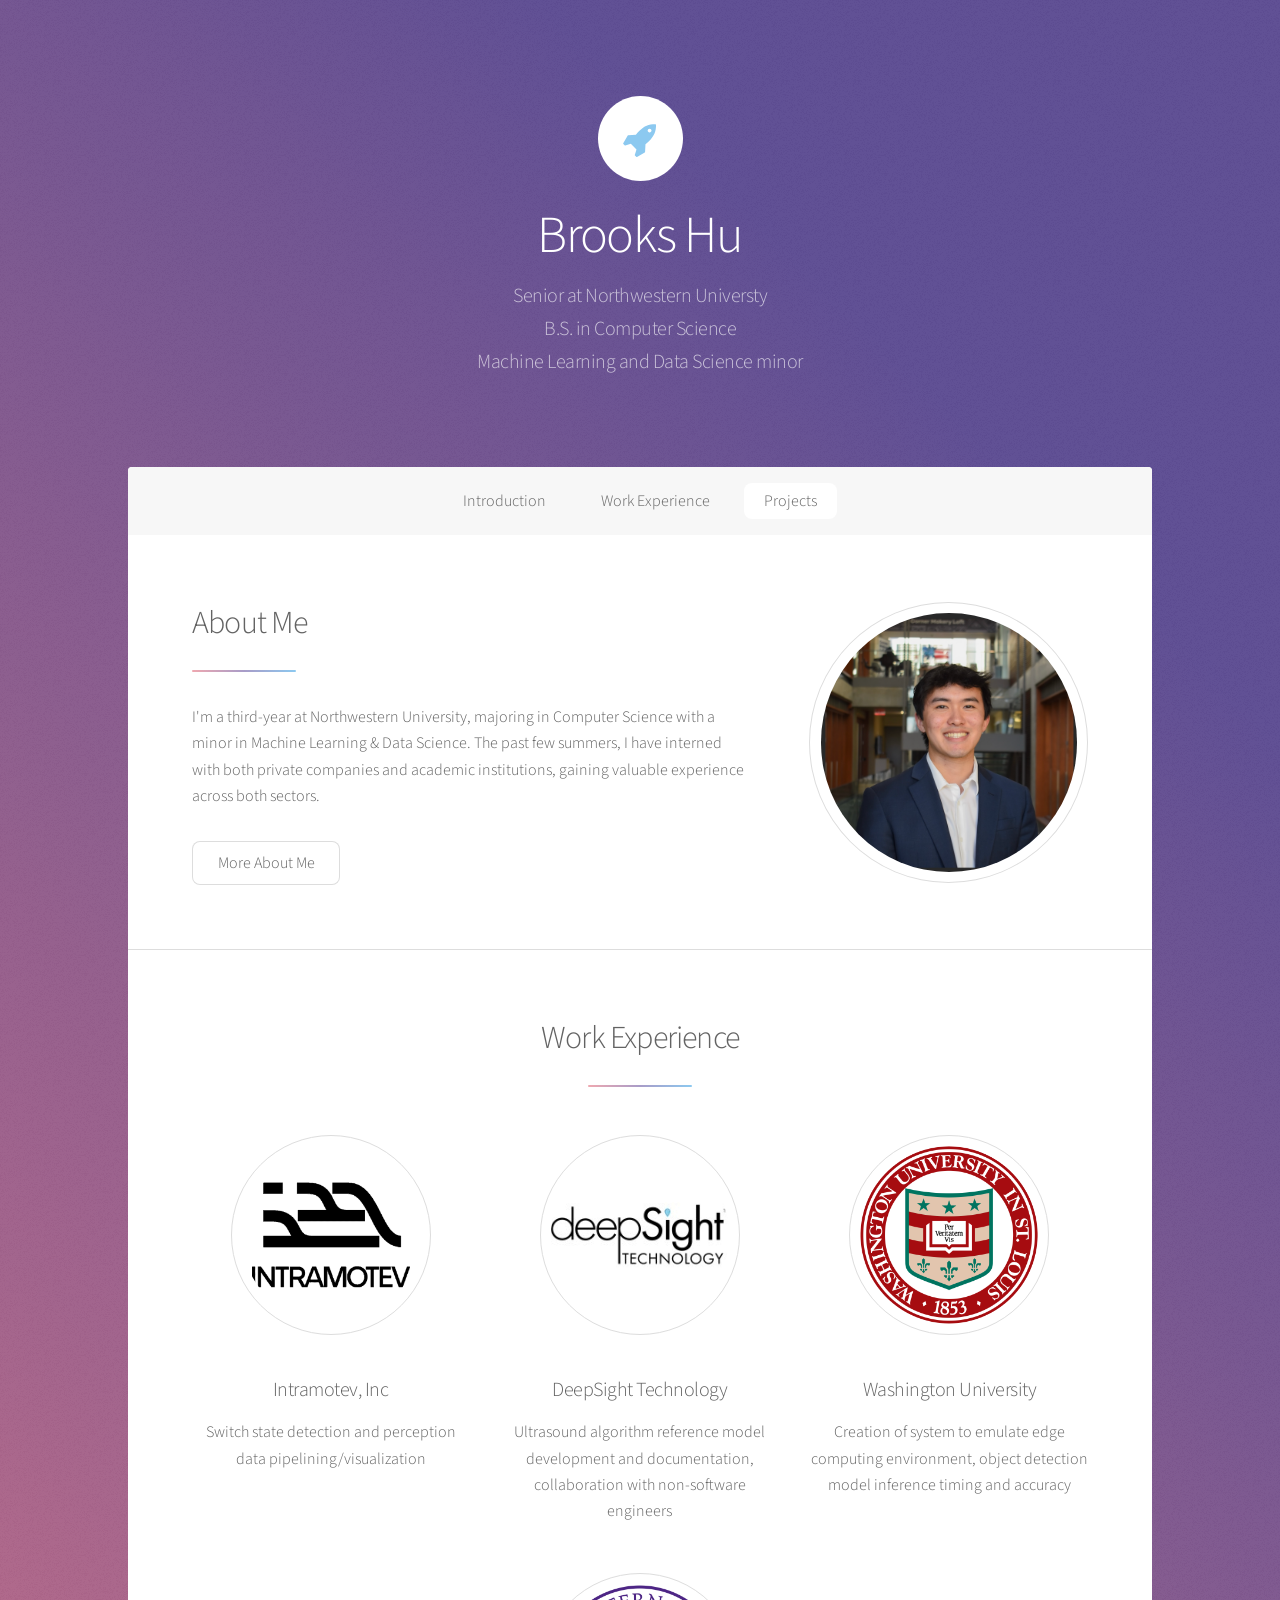
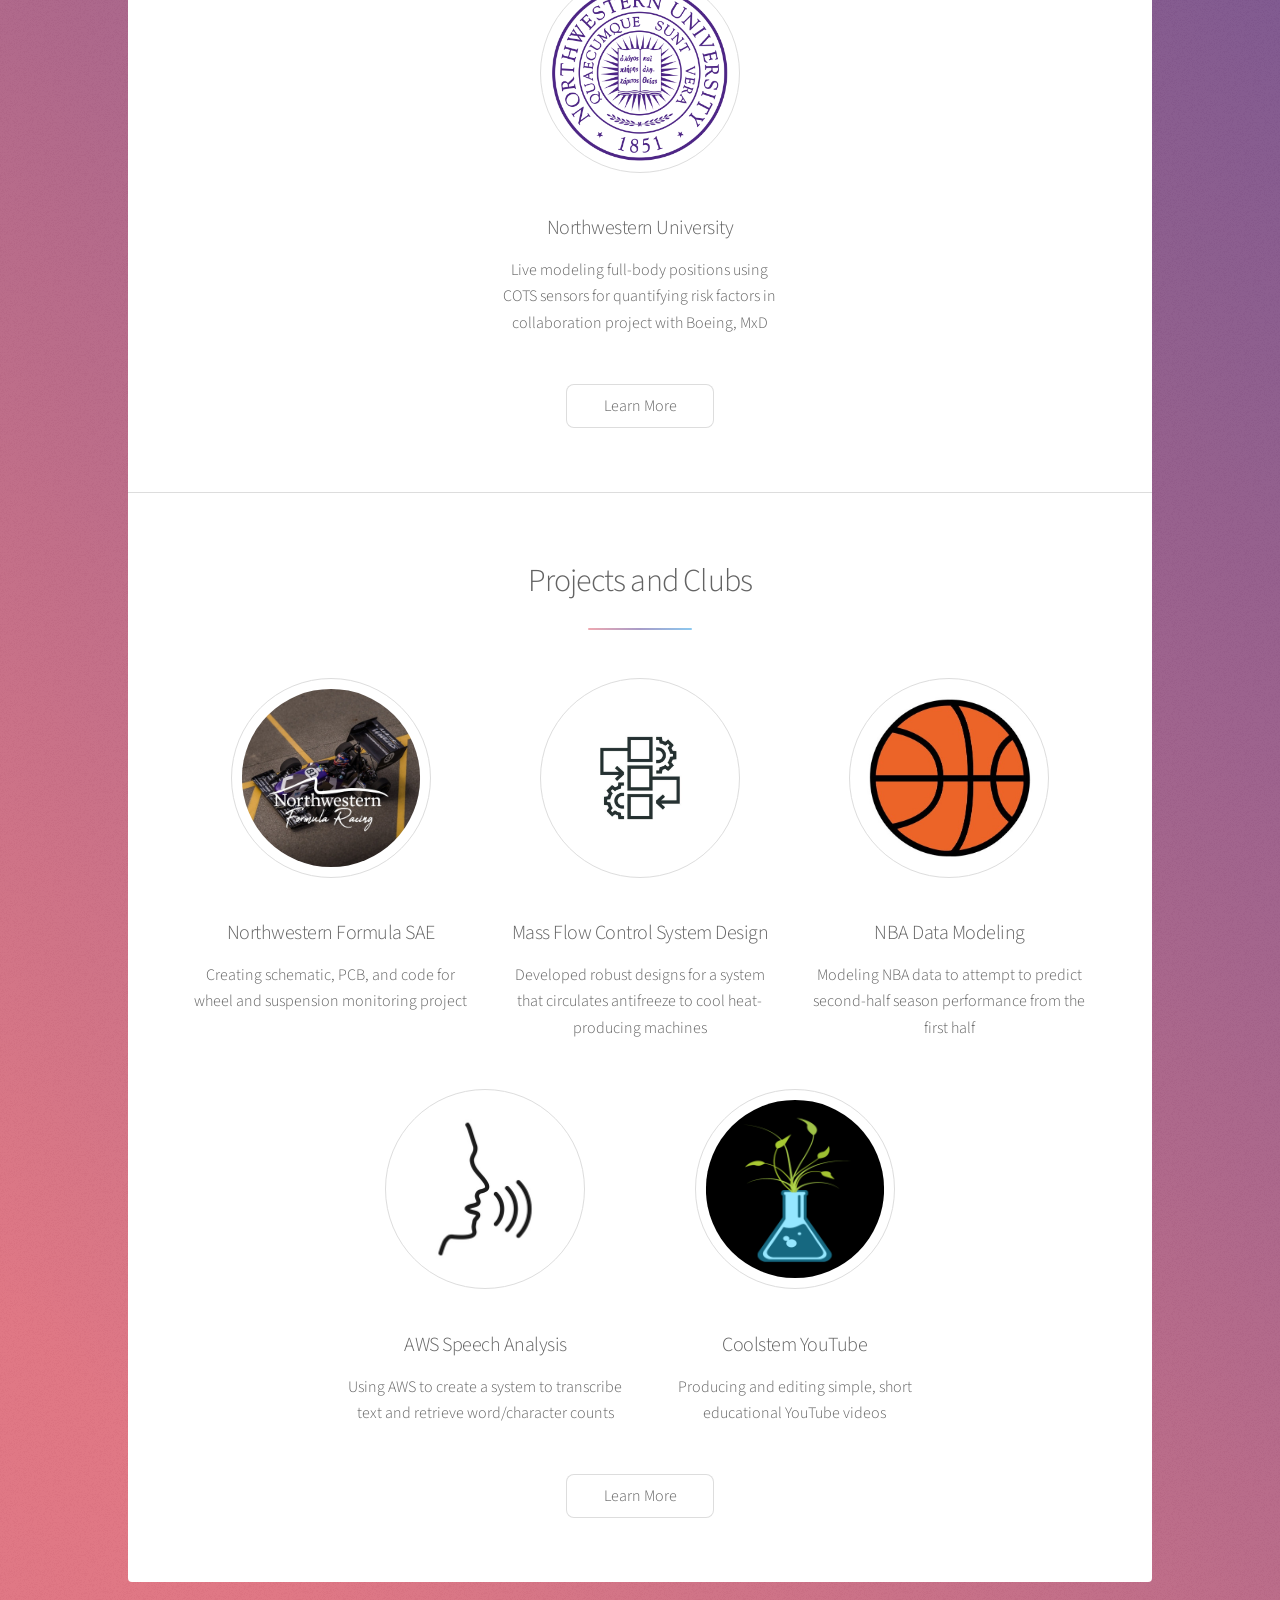
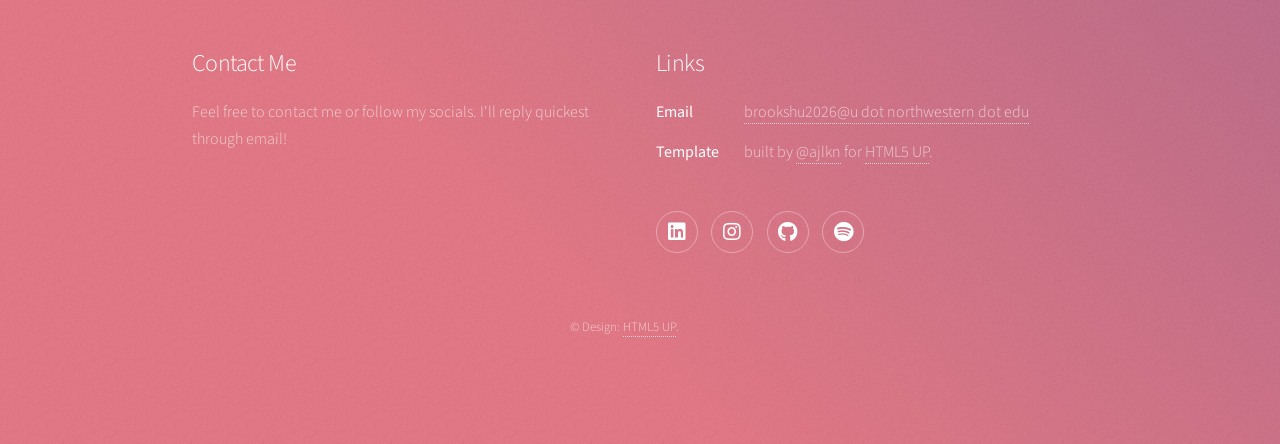
==== commit 9b6fc719: "a ton of content" ====
--- a/index.html
+++ b/index.html
@@ -6,10 +6,10 @@
 -->
 <html>
 	<head>
-		<title>Stellar by HTML5 UP</title>
+		<title>Brooks Hu</title>
 		<meta charset="utf-8" />
 		<meta name="viewport" content="width=device-width, initial-scale=1, user-scalable=no" />
-		<link rel="stylesheet" href="assets/css/main.css" />
+		<link rel="stylesheet" href="assets/css/main.css?v=2" />
 		<noscript><link rel="stylesheet" href="assets/css/noscript.css" /></noscript>
 	</head>
 	<body class="is-preload">
@@ -20,18 +20,19 @@
 				<!-- Header -->
 					<header id="header" class="alt">
 						<span class="logo"><img src="images/logo.svg" alt="" /></span>
-						<h1>Stellar</h1>
-						<p>Just another free, fully responsive site template<br />
-						built by <a href="https://twitter.com/ajlkn">@ajlkn</a> for <a href="https://html5up.net">HTML5 UP</a>.</p>
+						<h1>Brooks Hu</h1>
+						<p>Senior at Northwestern Universty<br />
+							B.S. in Computer Science<br />
+							Machine Learning and Data Science minor
+						</p>
 					</header>
 
 				<!-- Nav -->
 					<nav id="nav">
 						<ul>
 							<li><a href="#intro" class="active">Introduction</a></li>
-							<li><a href="#first">First Section</a></li>
-							<li><a href="#second">Second Section</a></li>
-							<li><a href="#cta">Get Started</a></li>
+							<li><a href="#first">Work Experience</a></li>
+							<li><a href="#second">Projects</a></li>
 						</ul>
 					</nav>
 
@@ -43,44 +44,90 @@
 								<div class="spotlight">
 									<div class="content">
 										<header class="major">
-											<h2>Ipsum sed adipiscing</h2>
+											<h2>About Me</h2>
 										</header>
-										<p>Sed lorem ipsum dolor sit amet nullam consequat feugiat consequat magna
-										adipiscing magna etiam amet veroeros. Lorem ipsum dolor tempus sit cursus.
-										Tempus nisl et nullam lorem ipsum dolor sit amet aliquam.</p>
+										<p>I'm a third-year at Northwestern University, majoring in Computer Science 
+											with a minor in Machine Learning & Data Science. The past few summers, I 
+											have interned with both private companies and academic institutions, 
+											gaining valuable experience across both sectors. </p>
 										<ul class="actions">
-											<li><a href="generic.html" class="button">Learn More</a></li>
+											<li><a href="about me.html" class="button">More About Me</a></li>
 										</ul>
 									</div>
-									<span class="image"><img src="images/pic01.jpg" alt="" /></span>
+									<span class="image"><img src="images/headshot.png" alt="" /></span>
 								</div>
 							</section>
 
 						<!-- First Section -->
 							<section id="first" class="main special">
 								<header class="major">
-									<h2>Magna veroeros</h2>
+									<h2>Work Experience</h2>
 								</header>
 								<ul class="features">
 									<li>
-										<span class="icon solid major style1 fa-code"></span>
-										<h3>Ipsum consequat</h3>
-										<p>Sed lorem amet ipsum dolor et amet nullam consequat a feugiat consequat tempus veroeros sed consequat.</p>
-									</li>
-									<li>
-										<span class="icon major style3 fa-copy"></span>
-										<h3>Amed sed feugiat</h3>
-										<p>Sed lorem amet ipsum dolor et amet nullam consequat a feugiat consequat tempus veroeros sed consequat.</p>
-									</li>
-									<li>
-										<span class="icon major style5 fa-gem"></span>
-										<h3>Dolor nullam</h3>
-										<p>Sed lorem amet ipsum dolor et amet nullam consequat a feugiat consequat tempus veroeros sed consequat.</p>
+										<span class="icon major style3" style="overflow: hidden; padding: 0; height: 200px; width: 200px;">
+											<img src="images/Intramotev.png" alt="icon"
+											  style="
+												width: 100%;
+												height: 100%;
+												object-fit: cover;
+												border-radius: 50%;
+												display: block;
+												transform: scale(0.90);
+											  ">
+										  </span>
+										<h3>Intramotev, Inc</h3>
+										<p>Switch state detection and perception data pipelining/visualization</p>
+									</li>
+									<li>
+										<span class="icon major style3" style="overflow: hidden; padding: 0; height: 200px; width: 200px;">
+											<img src="images/deepsight.png" alt="icon"
+											  style="
+												width: 100%;
+												height: 100%;
+												object-fit: cover;
+												border-radius: 50%;
+												display: block;
+												transform: scale(0.90);
+											  ">
+										  </span>
+										<h3>DeepSight Technology</h3>
+										<p>Ultrasound algorithm reference model development and documentation, collaboration with non-software engineers</p>
+									</li>
+									<li>
+										<span class="icon major style3" style="overflow: hidden; padding: 0; height: 200px; width: 200px;">
+											<img src="images/washu.png" alt="icon"
+											  style="
+												width: 100%;
+												height: 100%;
+												object-fit: cover;
+												border-radius: 50%;
+												display: block;
+												transform: scale(0.90);
+											  ">
+										  </span>
+										<h3>Washington University</h3>
+										<p>Creation of system to emulate edge computing environment, object detection model inference timing and accuracy</p>
+									</li>
+									<li>
+										<span class="icon major style3" style="overflow: hidden; padding: 0; height: 200px; width: 200px;">
+											<img src="images/northwestern.png" alt="icon"
+											  style="
+												width: 100%;
+												height: 100%;
+												object-fit: cover;
+												border-radius: 50%;
+												display: block;
+												transform: scale(0.90);
+											  ">
+										  </span>
+										<h3>Northwestern University</h3>
+										<p>Live modeling full-body positions using COTS sensors for quantifying risk factors in collaboration project with Boeing, MxD</p>
 									</li>
 								</ul>
 								<footer class="major">
 									<ul class="actions special">
-										<li><a href="generic.html" class="button">Learn More</a></li>
+										<li><a href="work experience.html" class="button">Learn More</a></li>
 									</ul>
 								</footer>
 							</section>
@@ -88,86 +135,124 @@
 						<!-- Second Section -->
 							<section id="second" class="main special">
 								<header class="major">
-									<h2>Ipsum consequat</h2>
-									<p>Donec imperdiet consequat consequat. Suspendisse feugiat congue<br />
-									posuere. Nulla massa urna, fermentum eget quam aliquet.</p>
+									<h2>Projects and Clubs</h2>
 								</header>
-								<ul class="statistics">
-									<li class="style1">
-										<span class="icon solid fa-code-branch"></span>
-										<strong>5,120</strong> Etiam
-									</li>
-									<li class="style2">
-										<span class="icon fa-folder-open"></span>
-										<strong>8,192</strong> Magna
-									</li>
-									<li class="style3">
-										<span class="icon solid fa-signal"></span>
-										<strong>2,048</strong> Tempus
-									</li>
-									<li class="style4">
-										<span class="icon solid fa-laptop"></span>
-										<strong>4,096</strong> Aliquam
-									</li>
-									<li class="style5">
-										<span class="icon fa-gem"></span>
-										<strong>1,024</strong> Nullam
-									</li>
+								<ul class="features">
+									<li>
+										<span class="icon major style3" style="overflow: hidden; padding: 0; height: 200px; width: 200px;">
+											<img src="images/formula.jpg" alt="icon"
+											  style="
+												width: 100%;
+												height: 100%;
+												object-fit: cover;
+												border-radius: 50%;
+												display: block;
+												transform: scale(0.90);
+											  ">
+										  </span>
+										<h3>Northwestern Formula SAE</h3>
+										<p>Creating schematic, PCB, and code for wheel and suspension monitoring project</p>
+									</li>
+									<li>
+										<span class="icon major style3" style="overflow: hidden; padding: 0; height: 200px; width: 200px;">
+											<img src="images/flow.jpg" alt="icon"
+											  style="
+												width: 100%;
+												height: 100%;
+												object-fit: cover;
+												border-radius: 50%;
+												display: block;
+												transform: scale(0.90);
+											  ">
+										  </span>
+										<h3>Mass Flow Control System Design</h3>
+										<p>Developed robust designs for a system that circulates antifreeze to cool heat-producing machines</p>
+									</li>
+									<li>
+										<span class="icon major style3" style="overflow: hidden; padding: 0; height: 200px; width: 200px;">
+											<img src="images/basketball.jpg" alt="icon"
+											  style="
+												width: 100%;
+												height: 100%;
+												object-fit: cover;
+												border-radius: 50%;
+												display: block;
+												transform: scale(0.90);
+											  ">
+										  </span>
+										<h3>NBA Data Modeling</h3>
+										<p>Modeling NBA data to attempt to predict second-half season performance from the first half</p>
+									</li>
+									<li>
+										<span class="icon major style3" style="overflow: hidden; padding: 0; height: 200px; width: 200px;">
+											<img src="images/speech.jpg" alt="icon"
+											  style="
+												width: 100%;
+												height: 100%;
+												object-fit: cover;
+												border-radius: 50%;
+												display: block;
+												transform: scale(0.90);
+											  ">
+										  </span>
+										<h3>AWS Speech Analysis</h3>
+										<p>Using AWS to create a system to transcribe text and retrieve word/character counts</p>
+									</li>
+									<li>
+										<span class="icon major style3" style="overflow: hidden; padding: 0; height: 200px; width: 200px;">
+											<img src="images/coolstem.png" alt="icon"
+											  style="
+												width: 100%;
+												height: 100%;
+												object-fit: cover;
+												border-radius: 50%;
+												display: block;
+												transform: scale(0.90);
+											  ">
+										  </span>
+										<h3>Coolstem YouTube</h3>
+										<p>Producing and editing simple, short educational YouTube videos</p>
+									</li>
+									
 								</ul>
-								<p class="content">Nam elementum nisl et mi a commodo porttitor. Morbi sit amet nisl eu arcu faucibus hendrerit vel a risus. Nam a orci mi, elementum ac arcu sit amet, fermentum pellentesque et purus. Integer maximus varius lorem, sed convallis diam accumsan sed. Etiam porttitor placerat sapien, sed eleifend a enim pulvinar faucibus semper quis ut arcu. Ut non nisl a mollis est efficitur vestibulum. Integer eget purus nec nulla mattis et accumsan ut magna libero. Morbi auctor iaculis porttitor. Sed ut magna ac risus et hendrerit scelerisque. Praesent eleifend lacus in lectus aliquam porta. Cras eu ornare dui curabitur lacinia.</p>
+								<!-- <p class="content">Nam elementum nisl et mi a commodo porttitor. Morbi sit amet nisl eu arcu faucibus hendrerit vel a risus. Nam a orci mi, elementum ac arcu sit amet, fermentum pellentesque et purus. Integer maximus varius lorem, sed convallis diam accumsan sed. Etiam porttitor placerat sapien, sed eleifend a enim pulvinar faucibus semper quis ut arcu. Ut non nisl a mollis est efficitur vestibulum. Integer eget purus nec nulla mattis et accumsan ut magna libero. Morbi auctor iaculis porttitor. Sed ut magna ac risus et hendrerit scelerisque. Praesent eleifend lacus in lectus aliquam porta. Cras eu ornare dui curabitur lacinia.</p> -->
 								<footer class="major">
 									<ul class="actions special">
-										<li><a href="generic.html" class="button">Learn More</a></li>
+										<li><a href="projects and clubs.html" class="button">Learn More</a></li>
 									</ul>
 								</footer>
 							</section>
 
-						<!-- Get Started -->
-							<section id="cta" class="main special">
-								<header class="major">
-									<h2>Congue imperdiet</h2>
-									<p>Donec imperdiet consequat consequat. Suspendisse feugiat congue<br />
-									posuere. Nulla massa urna, fermentum eget quam aliquet.</p>
-								</header>
-								<footer class="major">
-									<ul class="actions special">
-										<li><a href="generic.html" class="button primary">Get Started</a></li>
-										<li><a href="generic.html" class="button">Learn More</a></li>
-									</ul>
-								</footer>
-							</section>
-
 					</div>
 
 				<!-- Footer -->
-					<footer id="footer">
-						<section>
-							<h2>Aliquam sed mauris</h2>
-							<p>Sed lorem ipsum dolor sit amet et nullam consequat feugiat consequat magna adipiscing tempus etiam dolore veroeros. eget dapibus mauris. Cras aliquet, nisl ut viverra sollicitudin, ligula erat egestas velit, vitae tincidunt odio.</p>
-							<ul class="actions">
-								<li><a href="generic.html" class="button">Learn More</a></li>
-							</ul>
-						</section>
-						<section>
-							<h2>Etiam feugiat</h2>
-							<dl class="alt">
-								<dt>Address</dt>
-								<dd>1234 Somewhere Road &bull; Nashville, TN 00000 &bull; USA</dd>
-								<dt>Phone</dt>
-								<dd>(000) 000-0000 x 0000</dd>
-								<dt>Email</dt>
-								<dd><a href="#">information@untitled.tld</a></dd>
-							</dl>
-							<ul class="icons">
-								<li><a href="#" class="icon brands fa-twitter alt"><span class="label">Twitter</span></a></li>
-								<li><a href="#" class="icon brands fa-facebook-f alt"><span class="label">Facebook</span></a></li>
-								<li><a href="#" class="icon brands fa-instagram alt"><span class="label">Instagram</span></a></li>
-								<li><a href="#" class="icon brands fa-github alt"><span class="label">GitHub</span></a></li>
-								<li><a href="#" class="icon brands fa-dribbble alt"><span class="label">Dribbble</span></a></li>
-							</ul>
-						</section>
-						<p class="copyright">&copy; Untitled. Design: <a href="https://html5up.net">HTML5 UP</a>.</p>
-					</footer>
+				<footer id="footer">
+					<section>
+						<h2>Contact Me</h2>
+						<p>Feel free to contact me or follow my socials. I'll reply quickest
+							through email!
+						</p>
+						<!-- <ul class="actions">
+							<li><a href="generic.html" class="button">Learn More</a></li>
+						</ul> -->
+					</section>
+					<section>
+						<h2>Links</h2>
+						<dl class="alt">
+							<dt>Email</dt>
+							<dd><a href="#">brookshu2026@u dot northwestern dot edu</a></dd>
+							<dt>Template</dt>
+							<dd>built by <a href="https://twitter.com/ajlkn">@ajlkn</a> for <a href="https://html5up.net">HTML5 UP</a>.</dd>
+						</dl>
+						<ul class="icons">
+							<li><a href="https://www.linkedin.com/in/brookshu/" class="icon brands fa-linkedin alt"><span class="label">LinkedIn</span></a></li>
+							<li><a href="https://www.instagram.com/brooks.hh/" class="icon brands fa-instagram alt"><span class="label">Instagram</span></a></li>
+							<li><a href="https://github.com/brookshu/" class="icon brands fa-github alt"><span class="label">GitHub</span></a></li>
+							<li><a href="https://open.spotify.com/user/ssr0ok%24?si=bda9dff0d5514252" class="icon brands fa-spotify alt"><span class="label">Spotify</span></a></li>
+						</ul>
+					</section>
+					<p class="copyright">&copy; Design: <a href="https://html5up.net">HTML5 UP</a>.</p>
+				</footer>
 
 			</div>
 
@@ -178,7 +263,7 @@
 			<script src="assets/js/browser.min.js"></script>
 			<script src="assets/js/breakpoints.min.js"></script>
 			<script src="assets/js/util.js"></script>
-			<script src="assets/js/main.js"></script>
+			<script src="assets/js/main.js?v=2"></script>
 
 	</body>
-</html>+</html>
--- a/assets/css/main.css
+++ b/assets/css/main.css
@@ -3333,6 +3333,10 @@
 
 /* Main */
 
+	#intro, #first, #second {
+		scroll-margin-top: 5em;
+	}
+
 	#main {
 		background-color: #ffffff;
 		color: #636363;
@@ -3782,4 +3786,4 @@
 				max-width: 100%;
 			}
 
-		}+		}
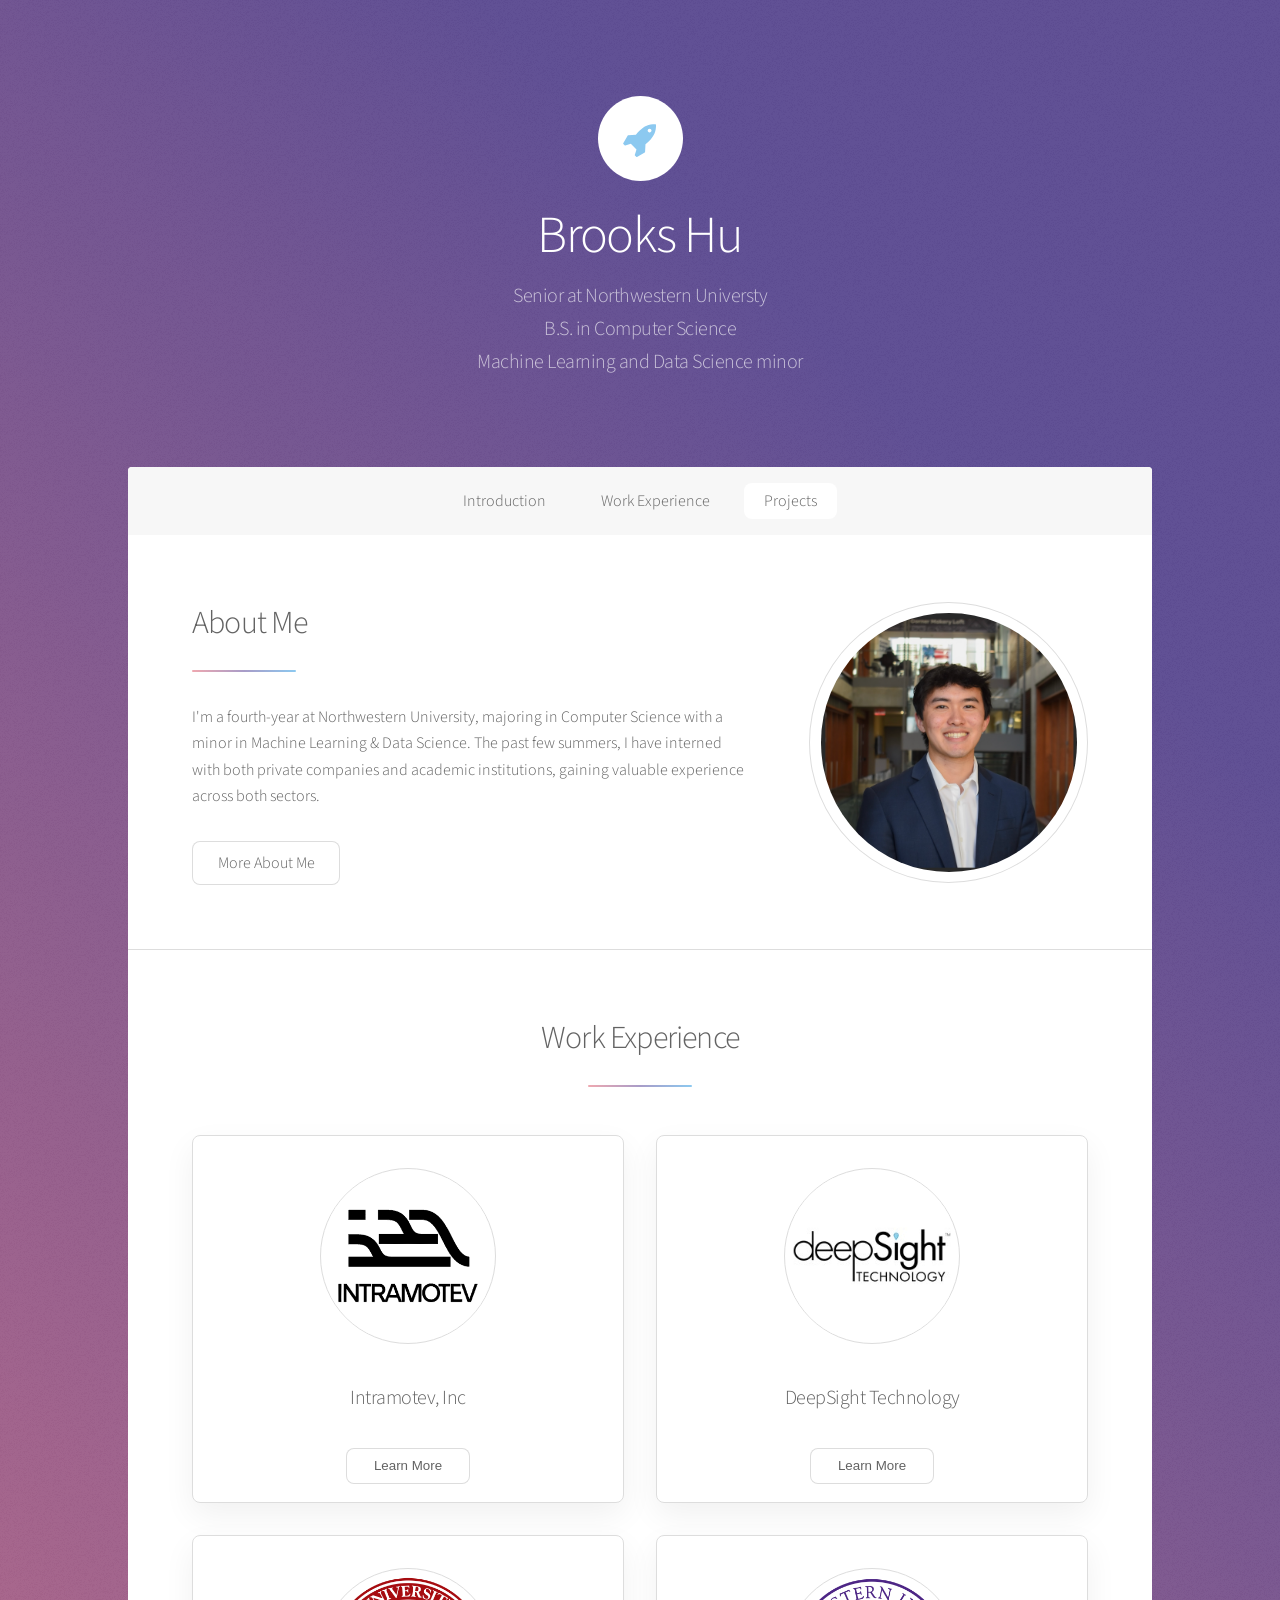
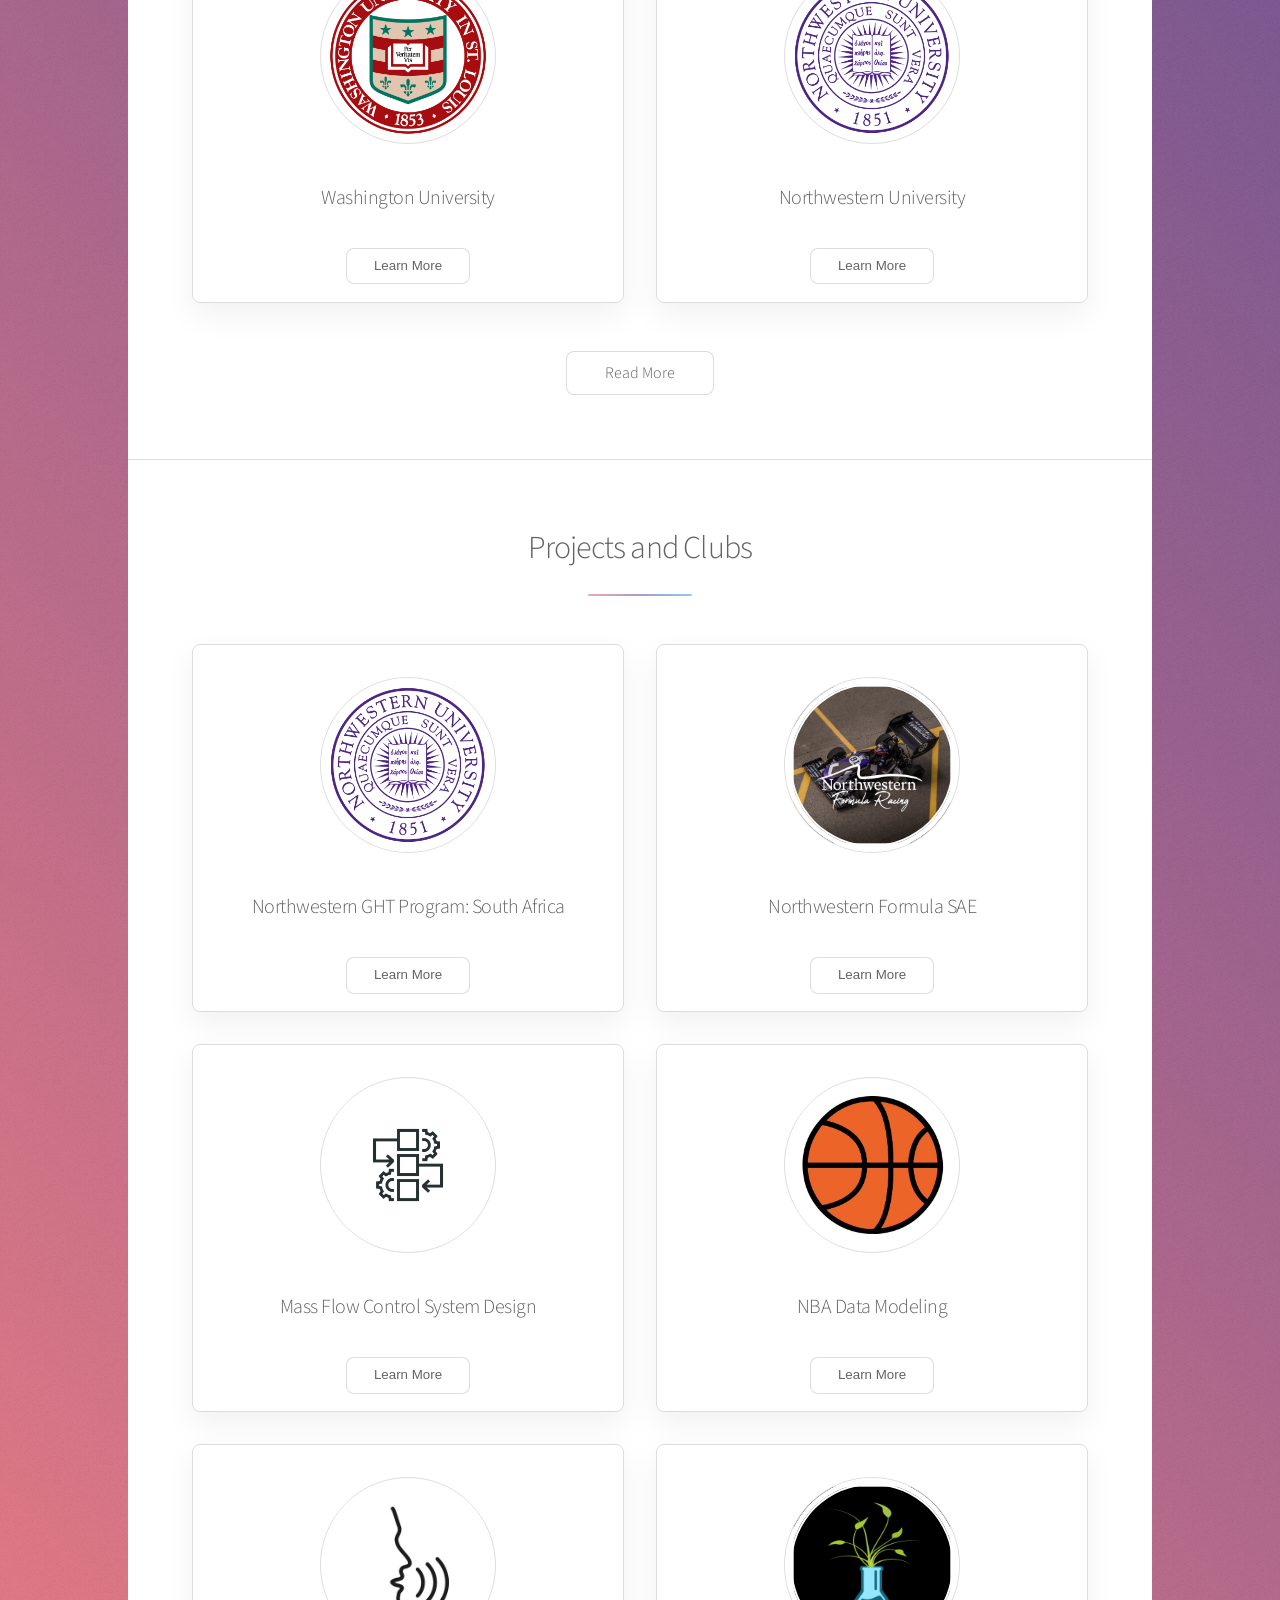
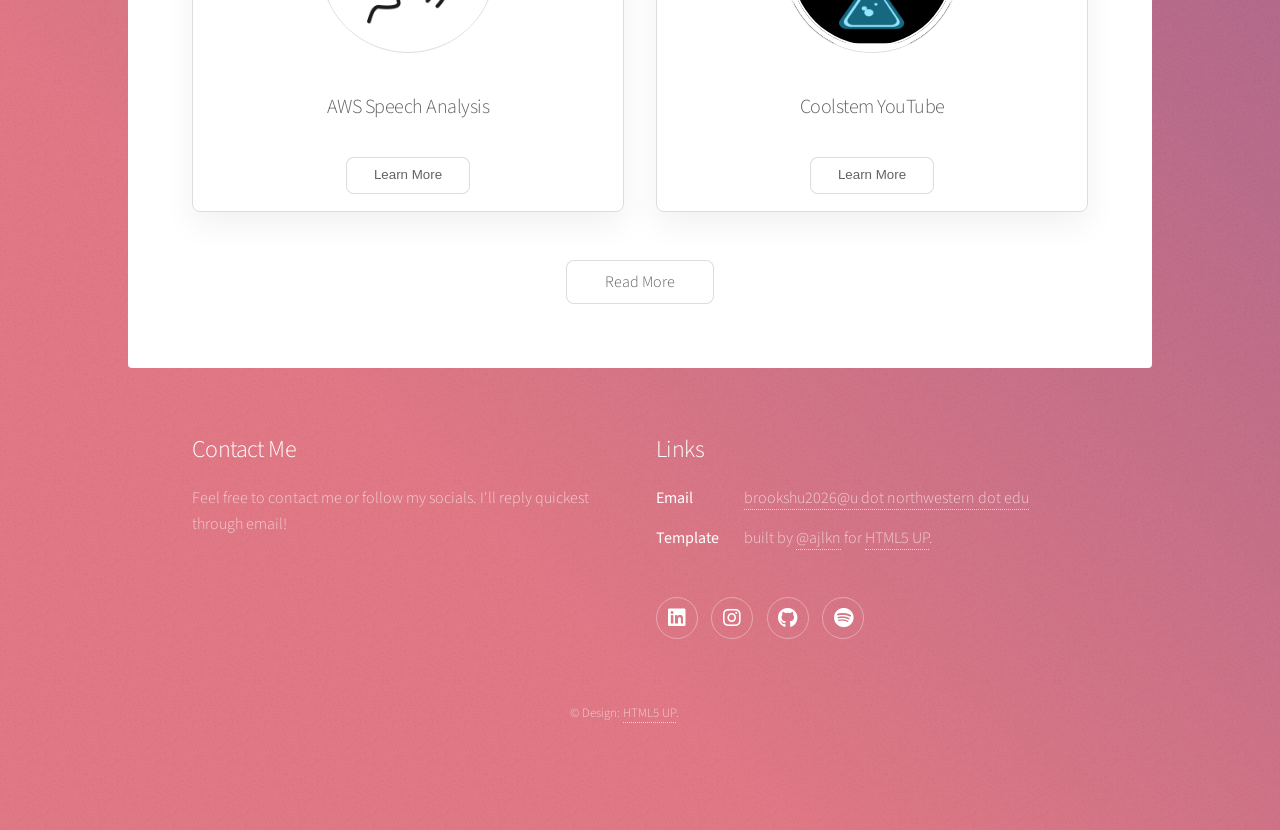
==== commit bd454997: "flip cards, new pictures, africa content" ====
--- a/index.html
+++ b/index.html
@@ -1,269 +1,294 @@
-<!DOCTYPE HTML>
-<!--
-	Stellar by HTML5 UP
-	html5up.net | @ajlkn
-	Free for personal and commercial use under the CCA 3.0 license (html5up.net/license)
--->
-<html>
-	<head>
-		<title>Brooks Hu</title>
-		<meta charset="utf-8" />
-		<meta name="viewport" content="width=device-width, initial-scale=1, user-scalable=no" />
-		<link rel="stylesheet" href="assets/css/main.css?v=2" />
-		<noscript><link rel="stylesheet" href="assets/css/noscript.css" /></noscript>
-	</head>
-	<body class="is-preload">
-
-		<!-- Wrapper -->
-			<div id="wrapper">
-
-				<!-- Header -->
-					<header id="header" class="alt">
-						<span class="logo"><img src="images/logo.svg" alt="" /></span>
-						<h1>Brooks Hu</h1>
-						<p>Senior at Northwestern Universty<br />
-							B.S. in Computer Science<br />
-							Machine Learning and Data Science minor
-						</p>
-					</header>
-
-				<!-- Nav -->
-					<nav id="nav">
-						<ul>
-							<li><a href="#intro" class="active">Introduction</a></li>
-							<li><a href="#first">Work Experience</a></li>
-							<li><a href="#second">Projects</a></li>
-						</ul>
-					</nav>
-
-				<!-- Main -->
-					<div id="main">
-
-						<!-- Introduction -->
-							<section id="intro" class="main">
-								<div class="spotlight">
-									<div class="content">
-										<header class="major">
-											<h2>About Me</h2>
-										</header>
-										<p>I'm a third-year at Northwestern University, majoring in Computer Science 
-											with a minor in Machine Learning & Data Science. The past few summers, I 
-											have interned with both private companies and academic institutions, 
-											gaining valuable experience across both sectors. </p>
-										<ul class="actions">
-											<li><a href="about me.html" class="button">More About Me</a></li>
-										</ul>
-									</div>
-									<span class="image"><img src="images/headshot.png" alt="" /></span>
-								</div>
-							</section>
-
-						<!-- First Section -->
-							<section id="first" class="main special">
-								<header class="major">
-									<h2>Work Experience</h2>
-								</header>
-								<ul class="features">
-									<li>
-										<span class="icon major style3" style="overflow: hidden; padding: 0; height: 200px; width: 200px;">
-											<img src="images/Intramotev.png" alt="icon"
-											  style="
-												width: 100%;
-												height: 100%;
-												object-fit: cover;
-												border-radius: 50%;
-												display: block;
-												transform: scale(0.90);
-											  ">
-										  </span>
-										<h3>Intramotev, Inc</h3>
-										<p>Switch state detection and perception data pipelining/visualization</p>
-									</li>
-									<li>
-										<span class="icon major style3" style="overflow: hidden; padding: 0; height: 200px; width: 200px;">
-											<img src="images/deepsight.png" alt="icon"
-											  style="
-												width: 100%;
-												height: 100%;
-												object-fit: cover;
-												border-radius: 50%;
-												display: block;
-												transform: scale(0.90);
-											  ">
-										  </span>
-										<h3>DeepSight Technology</h3>
-										<p>Ultrasound algorithm reference model development and documentation, collaboration with non-software engineers</p>
-									</li>
-									<li>
-										<span class="icon major style3" style="overflow: hidden; padding: 0; height: 200px; width: 200px;">
-											<img src="images/washu.png" alt="icon"
-											  style="
-												width: 100%;
-												height: 100%;
-												object-fit: cover;
-												border-radius: 50%;
-												display: block;
-												transform: scale(0.90);
-											  ">
-										  </span>
-										<h3>Washington University</h3>
-										<p>Creation of system to emulate edge computing environment, object detection model inference timing and accuracy</p>
-									</li>
-									<li>
-										<span class="icon major style3" style="overflow: hidden; padding: 0; height: 200px; width: 200px;">
-											<img src="images/northwestern.png" alt="icon"
-											  style="
-												width: 100%;
-												height: 100%;
-												object-fit: cover;
-												border-radius: 50%;
-												display: block;
-												transform: scale(0.90);
-											  ">
-										  </span>
-										<h3>Northwestern University</h3>
-										<p>Live modeling full-body positions using COTS sensors for quantifying risk factors in collaboration project with Boeing, MxD</p>
-									</li>
-								</ul>
-								<footer class="major">
-									<ul class="actions special">
-										<li><a href="work experience.html" class="button">Learn More</a></li>
-									</ul>
-								</footer>
-							</section>
-
-						<!-- Second Section -->
-							<section id="second" class="main special">
-								<header class="major">
-									<h2>Projects and Clubs</h2>
-								</header>
-								<ul class="features">
-									<li>
-										<span class="icon major style3" style="overflow: hidden; padding: 0; height: 200px; width: 200px;">
-											<img src="images/formula.jpg" alt="icon"
-											  style="
-												width: 100%;
-												height: 100%;
-												object-fit: cover;
-												border-radius: 50%;
-												display: block;
-												transform: scale(0.90);
-											  ">
-										  </span>
-										<h3>Northwestern Formula SAE</h3>
-										<p>Creating schematic, PCB, and code for wheel and suspension monitoring project</p>
-									</li>
-									<li>
-										<span class="icon major style3" style="overflow: hidden; padding: 0; height: 200px; width: 200px;">
-											<img src="images/flow.jpg" alt="icon"
-											  style="
-												width: 100%;
-												height: 100%;
-												object-fit: cover;
-												border-radius: 50%;
-												display: block;
-												transform: scale(0.90);
-											  ">
-										  </span>
-										<h3>Mass Flow Control System Design</h3>
-										<p>Developed robust designs for a system that circulates antifreeze to cool heat-producing machines</p>
-									</li>
-									<li>
-										<span class="icon major style3" style="overflow: hidden; padding: 0; height: 200px; width: 200px;">
-											<img src="images/basketball.jpg" alt="icon"
-											  style="
-												width: 100%;
-												height: 100%;
-												object-fit: cover;
-												border-radius: 50%;
-												display: block;
-												transform: scale(0.90);
-											  ">
-										  </span>
-										<h3>NBA Data Modeling</h3>
-										<p>Modeling NBA data to attempt to predict second-half season performance from the first half</p>
-									</li>
-									<li>
-										<span class="icon major style3" style="overflow: hidden; padding: 0; height: 200px; width: 200px;">
-											<img src="images/speech.jpg" alt="icon"
-											  style="
-												width: 100%;
-												height: 100%;
-												object-fit: cover;
-												border-radius: 50%;
-												display: block;
-												transform: scale(0.90);
-											  ">
-										  </span>
-										<h3>AWS Speech Analysis</h3>
-										<p>Using AWS to create a system to transcribe text and retrieve word/character counts</p>
-									</li>
-									<li>
-										<span class="icon major style3" style="overflow: hidden; padding: 0; height: 200px; width: 200px;">
-											<img src="images/coolstem.png" alt="icon"
-											  style="
-												width: 100%;
-												height: 100%;
-												object-fit: cover;
-												border-radius: 50%;
-												display: block;
-												transform: scale(0.90);
-											  ">
-										  </span>
-										<h3>Coolstem YouTube</h3>
-										<p>Producing and editing simple, short educational YouTube videos</p>
-									</li>
-									
-								</ul>
-								<!-- <p class="content">Nam elementum nisl et mi a commodo porttitor. Morbi sit amet nisl eu arcu faucibus hendrerit vel a risus. Nam a orci mi, elementum ac arcu sit amet, fermentum pellentesque et purus. Integer maximus varius lorem, sed convallis diam accumsan sed. Etiam porttitor placerat sapien, sed eleifend a enim pulvinar faucibus semper quis ut arcu. Ut non nisl a mollis est efficitur vestibulum. Integer eget purus nec nulla mattis et accumsan ut magna libero. Morbi auctor iaculis porttitor. Sed ut magna ac risus et hendrerit scelerisque. Praesent eleifend lacus in lectus aliquam porta. Cras eu ornare dui curabitur lacinia.</p> -->
-								<footer class="major">
-									<ul class="actions special">
-										<li><a href="projects and clubs.html" class="button">Learn More</a></li>
-									</ul>
-								</footer>
-							</section>
-
-					</div>
-
-				<!-- Footer -->
-				<footer id="footer">
-					<section>
-						<h2>Contact Me</h2>
-						<p>Feel free to contact me or follow my socials. I'll reply quickest
-							through email!
-						</p>
-						<!-- <ul class="actions">
-							<li><a href="generic.html" class="button">Learn More</a></li>
-						</ul> -->
-					</section>
-					<section>
-						<h2>Links</h2>
-						<dl class="alt">
-							<dt>Email</dt>
-							<dd><a href="#">brookshu2026@u dot northwestern dot edu</a></dd>
-							<dt>Template</dt>
-							<dd>built by <a href="https://twitter.com/ajlkn">@ajlkn</a> for <a href="https://html5up.net">HTML5 UP</a>.</dd>
-						</dl>
-						<ul class="icons">
-							<li><a href="https://www.linkedin.com/in/brookshu/" class="icon brands fa-linkedin alt"><span class="label">LinkedIn</span></a></li>
-							<li><a href="https://www.instagram.com/brooks.hh/" class="icon brands fa-instagram alt"><span class="label">Instagram</span></a></li>
-							<li><a href="https://github.com/brookshu/" class="icon brands fa-github alt"><span class="label">GitHub</span></a></li>
-							<li><a href="https://open.spotify.com/user/ssr0ok%24?si=bda9dff0d5514252" class="icon brands fa-spotify alt"><span class="label">Spotify</span></a></li>
-						</ul>
-					</section>
-					<p class="copyright">&copy; Design: <a href="https://html5up.net">HTML5 UP</a>.</p>
-				</footer>
-
-			</div>
-
-		<!-- Scripts -->
-			<script src="assets/js/jquery.min.js"></script>
-			<script src="assets/js/jquery.scrollex.min.js"></script>
-			<script src="assets/js/jquery.scrolly.min.js"></script>
-			<script src="assets/js/browser.min.js"></script>
-			<script src="assets/js/breakpoints.min.js"></script>
-			<script src="assets/js/util.js"></script>
-			<script src="assets/js/main.js?v=2"></script>
-
-	</body>
+<!DOCTYPE HTML>
+<!--
+	Stellar by HTML5 UP
+	html5up.net | @ajlkn
+	Free for personal and commercial use under the CCA 3.0 license (html5up.net/license)
+-->
+<html>
+	<head>
+		<title>Brooks Hu</title>
+		<meta charset="utf-8" />
+		<meta name="viewport" content="width=device-width, initial-scale=1, user-scalable=no" />
+		<link rel="stylesheet" href="assets/css/main.css?v=17" />
+		<noscript><link rel="stylesheet" href="assets/css/noscript.css" /></noscript>
+	</head>
+	<body class="is-preload">
+
+		<!-- Wrapper -->
+			<div id="wrapper">
+
+				<!-- Header -->
+					<header id="header" class="alt">
+						<span class="logo"><img src="images/logo.svg" alt="" /></span>
+						<h1>Brooks Hu</h1>
+						<p>Senior at Northwestern Universty<br />
+							B.S. in Computer Science<br />
+							Machine Learning and Data Science minor
+						</p>
+					</header>
+
+				<!-- Nav -->
+					<nav id="nav">
+						<ul>
+							<li><a href="#intro" class="active">Introduction</a></li>
+							<li><a href="#first">Work Experience</a></li>
+							<li><a href="#second">Projects</a></li>
+						</ul>
+					</nav>
+
+				<!-- Main -->
+					<div id="main">
+
+						<!-- Introduction -->
+							<section id="intro" class="main">
+								<div class="spotlight">
+									<div class="content">
+										<header class="major">
+											<h2>About Me</h2>
+										</header>
+										<p>I'm a fourth-year at Northwestern University, majoring in Computer Science 
+											with a minor in Machine Learning & Data Science. The past few summers, I 
+											have interned with both private companies and academic institutions, 
+											gaining valuable experience across both sectors. </p>
+										<ul class="actions">
+											<li><a href="about me.html" class="button">More About Me</a></li>
+										</ul>
+									</div>
+									<span class="image"><img src="images/headshot.png" alt="" /></span>
+								</div>
+							</section>
+
+						<!-- First Section -->
+							<section id="first" class="main special">
+								<header class="major">
+									<h2>Work Experience</h2>
+								</header>
+								<ul class="features flip-cards">
+									<li class="flip-card">
+										<div class="flip-card-inner">
+											<div class="flip-card-face flip-card-front">
+												<a href="https://intramotev.com/" target="_blank" rel="noopener" class="flip-card-link">
+													<span class="flip-card-logo"><img src="images/Intramotev.png" alt="Intramotev logo" /></span>
+													<h3>Intramotev, Inc</h3>
+												</a>
+												<button type="button" class="button flip-card-toggle" aria-pressed="false">Learn More</button>
+											</div>
+											<div class="flip-card-face flip-card-back">
+												<h3>Intramotev, Inc</h3>
+												<p>Built perception-data tooling around camera, LIDAR, and GPS streams, including Grafana/Flask visualization work and a switch-state detection pipeline using YOLO, Hough transforms, clustering, and color masking.</p>
+												<button type="button" class="button flip-card-toggle" aria-pressed="true">Back</button>
+											</div>
+										</div>
+									</li>
+									<li class="flip-card">
+										<div class="flip-card-inner">
+											<div class="flip-card-face flip-card-front">
+												<a href="https://www.deepsight.com/" target="_blank" rel="noopener" class="flip-card-link">
+													<span class="flip-card-logo"><img src="images/deepsight.png" alt="DeepSight Technology logo" /></span>
+													<h3>DeepSight Technology</h3>
+												</a>
+												<button type="button" class="button flip-card-toggle" aria-pressed="false">Learn More</button>
+											</div>
+											<div class="flip-card-face flip-card-back">
+												<h3>DeepSight Technology</h3>
+												<p>Developed a portable reference model for ultrasound algorithms, translating and documenting C++, CUDA, Protobuf, and MATLAB code paths for clearer collaboration across engineering teams.</p>
+												<button type="button" class="button flip-card-toggle" aria-pressed="true">Back</button>
+											</div>
+										</div>
+									</li>
+									<li class="flip-card">
+										<div class="flip-card-inner">
+											<div class="flip-card-face flip-card-front">
+												<a href="https://wsn.cse.wustl.edu/index.php/Cyber-Physical_Systems_Laboratory" target="_blank" rel="noopener" class="flip-card-link">
+													<span class="flip-card-logo"><img src="images/washu.png" alt="Washington University logo" /></span>
+													<h3>Washington University</h3>
+												</a>
+												<button type="button" class="button flip-card-toggle" aria-pressed="false">Learn More</button>
+											</div>
+											<div class="flip-card-face flip-card-back">
+												<h3>Washington University</h3>
+												<p>Created a testbed for edge offloading experiments, running lightweight object detection locally and routing heavier inference to a server to study timing, accuracy, and system behavior.</p>
+												<button type="button" class="button flip-card-toggle" aria-pressed="true">Back</button>
+											</div>
+										</div>
+									</li>
+									<li class="flip-card">
+										<div class="flip-card-inner">
+											<div class="flip-card-face flip-card-front">
+												<a href="https://eecs.northwestern.edu/~qzhu/" target="_blank" rel="noopener" class="flip-card-link">
+													<span class="flip-card-logo"><img src="images/northwestern.png" alt="Northwestern University logo" /></span>
+													<h3>Northwestern University</h3>
+												</a>
+												<button type="button" class="button flip-card-toggle" aria-pressed="false">Learn More</button>
+											</div>
+											<div class="flip-card-face flip-card-back">
+												<h3>Northwestern University</h3>
+												<p>Researched wearable and ambient sensing for workplace safety, including literature review, COTS sensor testing, and motion-estimation workflows using Apple devices and MobilePoser.</p>
+												<button type="button" class="button flip-card-toggle" aria-pressed="true">Back</button>
+											</div>
+										</div>
+									</li>
+								</ul>
+								<footer class="major">
+									<ul class="actions special">
+										<li><a href="work experience.html" class="button">Read More</a></li>
+									</ul>
+								</footer>
+							</section>
+
+						<!-- Second Section -->
+							<section id="second" class="main special">
+								<header class="major">
+									<h2>Projects and Clubs</h2>
+								</header>
+								<ul class="features flip-cards">
+									<li class="flip-card">
+										<div class="flip-card-inner">
+											<div class="flip-card-face flip-card-front">
+												<a href="https://www.northwesternfsae.com/" target="_blank" rel="noopener" class="flip-card-link">
+													<span class="flip-card-logo logo-inset-border"><img src="images/northwestern.png" alt="Northwestern GHT Program: South Africa" /></span>
+													<h3>Northwestern GHT Program: South Africa</h3>
+												</a>
+												<button type="button" class="button flip-card-toggle" aria-pressed="false">Learn More</button>
+											</div>
+											<div class="flip-card-face flip-card-back">
+												<h3>Northwestern GHT Program: South Africa</h3>
+												<h3>1/2026 – 3/2026</h3>
+												<p>Studied abroad in South Africa, where I participated in a biomedical capstone project related to the local healthcare system.</p>
+												<button type="button" class="button flip-card-toggle" aria-pressed="true">Back</button>
+											</div>
+										</div>
+									</li>
+									<li class="flip-card">
+										<div class="flip-card-inner">
+											<div class="flip-card-face flip-card-front">
+												<a href="https://www.northwesternfsae.com/" target="_blank" rel="noopener" class="flip-card-link">
+													<span class="flip-card-logo logo-inset-border"><img src="images/formula.jpg" alt="Northwestern Formula SAE" /></span>
+													<h3>Northwestern Formula SAE</h3>
+												</a>
+												<button type="button" class="button flip-card-toggle" aria-pressed="false">Learn More</button>
+											</div>
+											<div class="flip-card-face flip-card-back">
+												<h3>Northwestern Formula SAE</h3>
+												<p>Designed pedal components and then transitioned into electrical/software work, creating schematics and developing PCBs for wheel and suspension monitoring boards. </p>
+												<button type="button" class="button flip-card-toggle" aria-pressed="true">Back</button>
+											</div>
+										</div>
+									</li>
+									<li class="flip-card">
+										<div class="flip-card-inner">
+											<div class="flip-card-face flip-card-front">
+												<a href="projects and clubs.html" class="flip-card-link">
+													<span class="flip-card-logo"><img src="images/flow.jpg" alt="Mass flow control system" /></span>
+													<h3>Mass Flow Control System Design</h3>
+												</a>
+												<button type="button" class="button flip-card-toggle" aria-pressed="false">Learn More</button>
+											</div>
+											<div class="flip-card-face flip-card-back">
+												<h3>Mass Flow Control System Design</h3>
+												<p>Built an Arduino-based control system for circulating antifreeze at user-specified flow rates, tuning the control loop through modeling and testing.</p>
+												<button type="button" class="button flip-card-toggle" aria-pressed="true">Back</button>
+											</div>
+										</div>
+									</li>
+									<li class="flip-card">
+										<div class="flip-card-inner">
+											<div class="flip-card-face flip-card-front">
+												<a href="projects and clubs.html" class="flip-card-link">
+													<span class="flip-card-logo"><img src="images/basketball.jpg" alt="Basketball data modeling" /></span>
+													<h3>NBA Data Modeling</h3>
+												</a>
+												<button type="button" class="button flip-card-toggle" aria-pressed="false">Learn More</button>
+											</div>
+											<div class="flip-card-face flip-card-back">
+												<h3>NBA Data Modeling</h3>
+												<p>Analyzed NBA player and team statistics to explore whether first-half season performance could help predict second-half outcomes.</p>
+												<button type="button" class="button flip-card-toggle" aria-pressed="true">Back</button>
+											</div>
+										</div>
+									</li>
+									<li class="flip-card">
+										<div class="flip-card-inner">
+											<div class="flip-card-face flip-card-front">
+												<a href="projects and clubs.html" class="flip-card-link">
+													<span class="flip-card-logo"><img src="images/speech.jpg" alt="AWS speech analysis" /></span>
+													<h3>AWS Speech Analysis</h3>
+												</a>
+												<button type="button" class="button flip-card-toggle" aria-pressed="false">Learn More</button>
+											</div>
+											<div class="flip-card-face flip-card-back">
+												<h3>AWS Speech Analysis</h3>
+												<p>Built a server/client system using AWS S3 and Transcribe to process audio files and return transcription, word count, and character count results.</p>
+												<button type="button" class="button flip-card-toggle" aria-pressed="true">Back</button>
+											</div>
+										</div>
+									</li>
+									<li class="flip-card">
+										<div class="flip-card-inner">
+											<div class="flip-card-face flip-card-front">
+												<a href="projects and clubs.html" class="flip-card-link">
+													<span class="flip-card-logo logo-inset-border"><img src="images/coolstem.png" alt="Coolstem YouTube" /></span>
+													<h3>Coolstem YouTube</h3>
+												</a>
+												<button type="button" class="button flip-card-toggle" aria-pressed="false">Learn More</button>
+											</div>
+											<div class="flip-card-face flip-card-back">
+												<h3>Coolstem YouTube</h3>
+												<p>Produced and edited short educational science videos, combining filming, visual storytelling, and accessible explanations of physical phenomena.</p>
+												<button type="button" class="button flip-card-toggle" aria-pressed="true">Back</button>
+											</div>
+										</div>
+									</li>
+								</ul>
+								<!-- <p class="content">Nam elementum nisl et mi a commodo porttitor. Morbi sit amet nisl eu arcu faucibus hendrerit vel a risus. Nam a orci mi, elementum ac arcu sit amet, fermentum pellentesque et purus. Integer maximus varius lorem, sed convallis diam accumsan sed. Etiam porttitor placerat sapien, sed eleifend a enim pulvinar faucibus semper quis ut arcu. Ut non nisl a mollis est efficitur vestibulum. Integer eget purus nec nulla mattis et accumsan ut magna libero. Morbi auctor iaculis porttitor. Sed ut magna ac risus et hendrerit scelerisque. Praesent eleifend lacus in lectus aliquam porta. Cras eu ornare dui curabitur lacinia.</p> -->
+								<footer class="major">
+									<ul class="actions special">
+										<li><a href="projects and clubs.html" class="button">Read More</a></li>
+									</ul>
+								</footer>
+							</section>
+
+					</div>
+
+				<!-- Footer -->
+				<footer id="footer">
+					<section>
+						<h2>Contact Me</h2>
+						<p>Feel free to contact me or follow my socials. I'll reply quickest
+							through email!
+						</p>
+						<!-- <ul class="actions">
+							<li><a href="generic.html" class="button">Learn More</a></li>
+						</ul> -->
+					</section>
+					<section>
+						<h2>Links</h2>
+						<dl class="alt">
+							<dt>Email</dt>
+							<dd><a href="#">brookshu2026@u dot northwestern dot edu</a></dd>
+							<dt>Template</dt>
+							<dd>built by <a href="https://twitter.com/ajlkn">@ajlkn</a> for <a href="https://html5up.net">HTML5 UP</a>.</dd>
+						</dl>
+						<ul class="icons">
+							<li><a href="https://www.linkedin.com/in/brookshu/" class="icon brands fa-linkedin alt"><span class="label">LinkedIn</span></a></li>
+							<li><a href="https://www.instagram.com/brooks.hh/" class="icon brands fa-instagram alt"><span class="label">Instagram</span></a></li>
+							<li><a href="https://github.com/brookshu/" class="icon brands fa-github alt"><span class="label">GitHub</span></a></li>
+							<li><a href="https://open.spotify.com/user/ssr0ok%24?si=bda9dff0d5514252" class="icon brands fa-spotify alt"><span class="label">Spotify</span></a></li>
+						</ul>
+					</section>
+					<p class="copyright">&copy; Design: <a href="https://html5up.net">HTML5 UP</a>.</p>
+				</footer>
+
+			</div>
+
+		<!-- Scripts -->
+			<script src="assets/js/jquery.min.js"></script>
+			<script src="assets/js/jquery.scrollex.min.js"></script>
+			<script src="assets/js/jquery.scrolly.min.js"></script>
+			<script src="assets/js/browser.min.js"></script>
+			<script src="assets/js/breakpoints.min.js"></script>
+			<script src="assets/js/util.js"></script>
+			<script src="assets/js/main.js?v=7"></script>
+
+	</body>
 </html>
--- a/assets/css/main.css
+++ b/assets/css/main.css
@@ -1,10 +1,10 @@
 @import url(fontawesome-all.min.css);
 @import 'https://fonts.googleapis.com/css?family=Source+Sans+Pro:300,400';
 
-/*
-	Stellar by HTML5 UP
-	html5up.net | @ajlkn
-	Free for personal and commercial use under the CCA 3.0 license (html5up.net/license)
+/*
+	Stellar by HTML5 UP
+	html5up.net | @ajlkn
+	Free for personal and commercial use under the CCA 3.0 license (html5up.net/license)
 */
 
 html, body, div, span, applet, object,
@@ -2859,6 +2859,168 @@
 
 		}
 
+	.flip-cards {
+		display: grid;
+		grid-template-columns: repeat(2, minmax(16em, 1fr));
+		gap: 2em;
+		width: 100%;
+		margin: 0 0 3em 0;
+	}
+
+		.flip-cards .flip-card {
+			width: auto;
+			height: 23em;
+			min-height: 23em;
+			margin: 0;
+			perspective: 60em;
+		}
+
+			.flip-cards .flip-card:nth-child(n) {
+				margin-top: 0;
+				margin-left: 0;
+			}
+
+		.flip-card-inner {
+			position: relative;
+			width: 100%;
+			height: 100%;
+			-webkit-transition: -webkit-transform 0.55s ease;
+			transition: transform 0.55s ease;
+			-webkit-transform-style: preserve-3d;
+			transform-style: preserve-3d;
+		}
+
+			.flip-card.is-flipped .flip-card-inner {
+				-webkit-transform: rotateY(180deg);
+				transform: rotateY(180deg);
+			}
+
+		.flip-card-face {
+			position: absolute;
+			top: 0;
+			left: 0;
+			display: flex;
+			flex-direction: column;
+			justify-content: center;
+			align-items: center;
+			width: 100%;
+			height: 100%;
+			padding: 2em;
+			border: solid 1px #dddddd;
+			border-radius: 8px;
+			background: #ffffff;
+			-webkit-backface-visibility: hidden;
+			backface-visibility: hidden;
+			box-shadow: 0 0.75em 2em rgba(0, 0, 0, 0.06);
+		}
+
+		.flip-card-front {
+			display: grid;
+			grid-template-rows: 1fr auto;
+			gap: 1.25em;
+			justify-items: center;
+			align-items: stretch;
+		}
+
+			.flip-card-face h3 {
+				margin: 0 0 1.25em 0;
+			}
+
+			.flip-card-face p {
+				margin: 0 0 1.5em 0;
+				font-size: 0.95em;
+				line-height: 1.55;
+			}
+
+		.flip-card-back {
+			-webkit-transform: rotateY(180deg);
+			transform: rotateY(180deg);
+		}
+
+		.flip-card-link {
+			display: flex;
+			flex-direction: column;
+			align-items: center;
+			justify-content: start;
+			align-self: center;
+			border-bottom: 0;
+			color: inherit;
+		}
+
+			.flip-card-link h3 {
+				display: flex;
+				align-items: center;
+				justify-content: center;
+				min-height: 3em;
+				margin-bottom: 0;
+			}
+
+			.flip-card-link:hover h3 {
+				color: #efa8b0;
+			}
+
+		.flip-card-logo {
+			position: relative;
+			display: flex;
+			align-items: center;
+			justify-content: center;
+			width: 11em;
+			height: 11em;
+			margin: 0 0 1.5em 0;
+			flex: 0 0 auto;
+			border: solid 1px #dddddd;
+			border-radius: 100%;
+			overflow: hidden;
+			background: #ffffff;
+		}
+
+			.flip-card-logo.logo-inset-border:after {
+				content: '';
+				position: absolute;
+				inset: 0;
+				border: solid 0.32em #ffffff;
+				border-radius: 100%;
+				box-sizing: border-box;
+				box-shadow: inset 0 0 0 0.12em #ffffff;
+				pointer-events: none;
+			}
+
+			.flip-card-logo img {
+				display: block;
+				width: 100%;
+				height: 100%;
+				object-fit: cover;
+				transform: scale(0.9);
+			}
+
+			.flip-card-logo img.logo-zoomed {
+				display: block;
+				width: 121%;
+				height: 121%;	
+				object-fit: cover;
+				transform: scale(0.9);
+			}
+
+		.flip-card-toggle {
+			align-self: center;
+			margin-top: auto;
+		}
+
+		@media screen and (max-width: 736px) {
+
+			.flip-cards {
+				grid-template-columns: 1fr;
+				gap: 1.5em;
+			}
+
+				.flip-cards .flip-card,
+				.flip-card-inner {
+					height: 24em;
+					min-height: 24em;
+				}
+
+		}
+
 /* Statistics */
 
 	.statistics {
